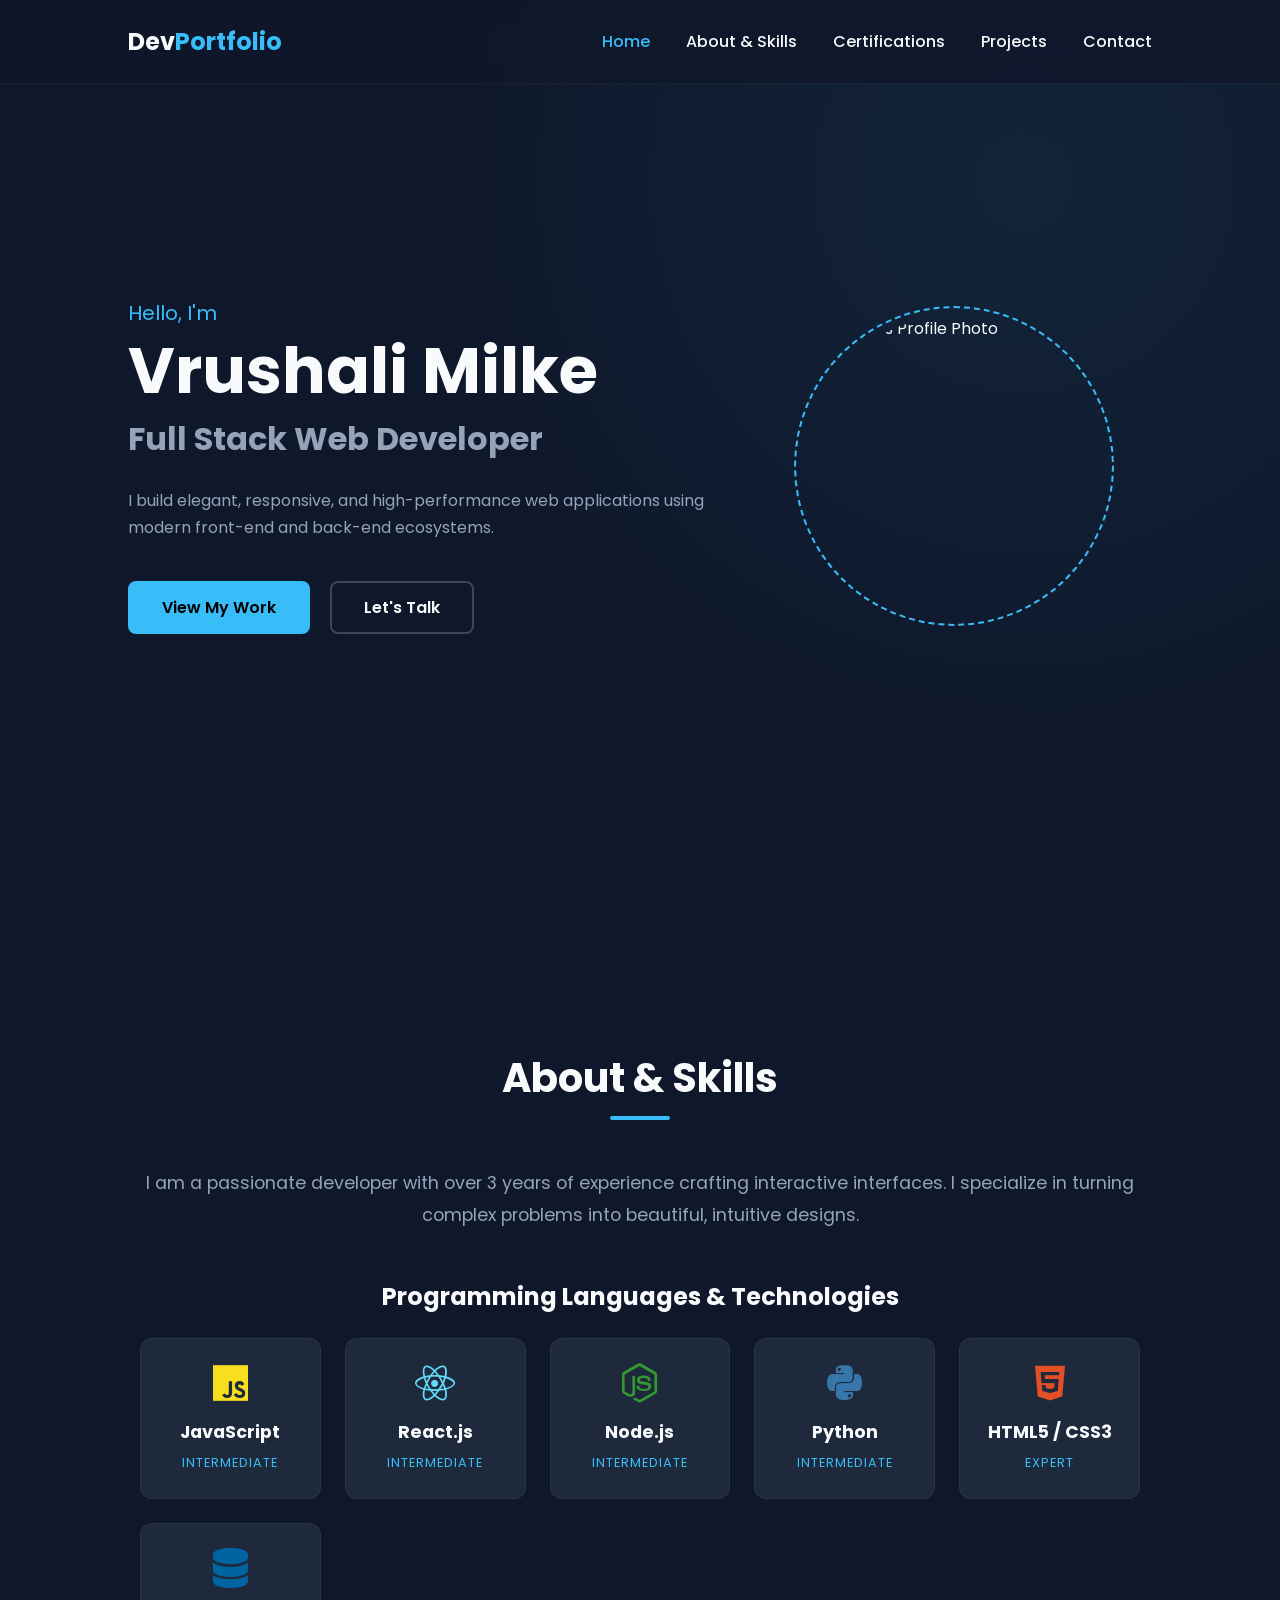
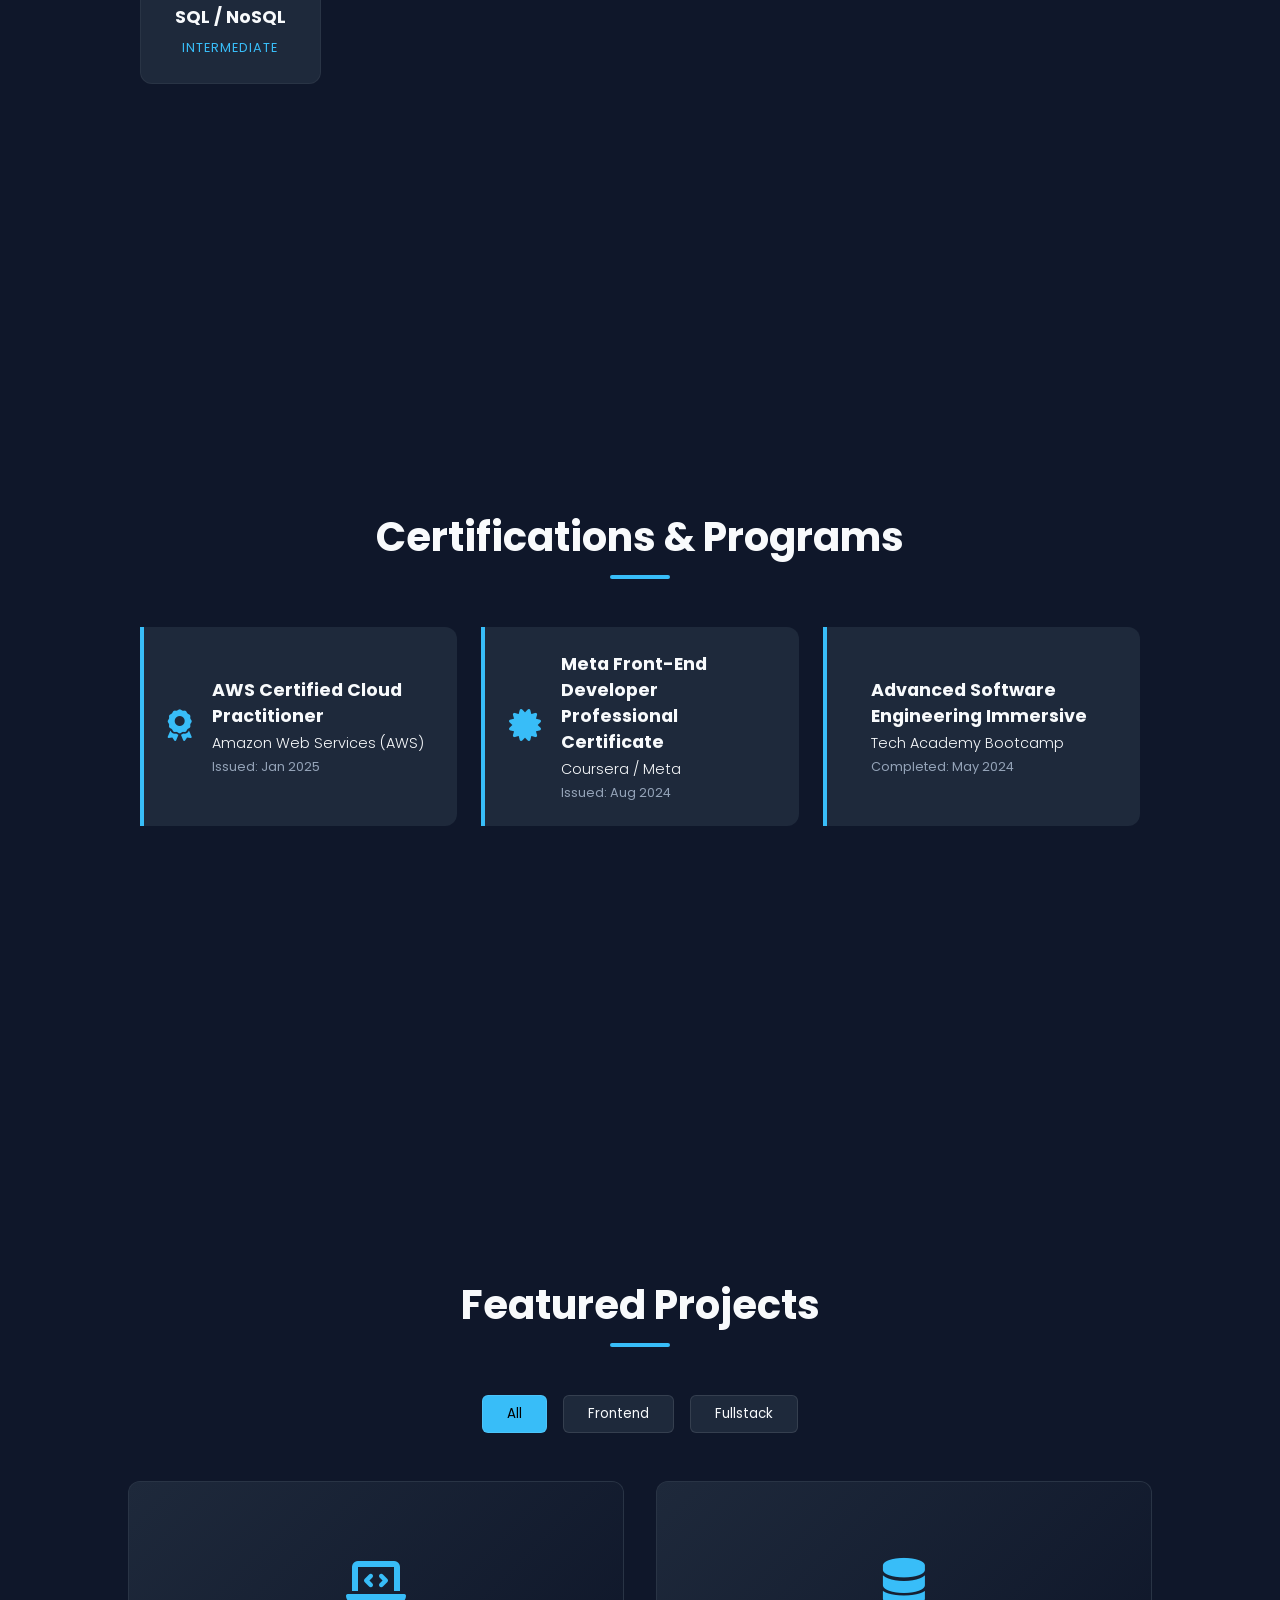
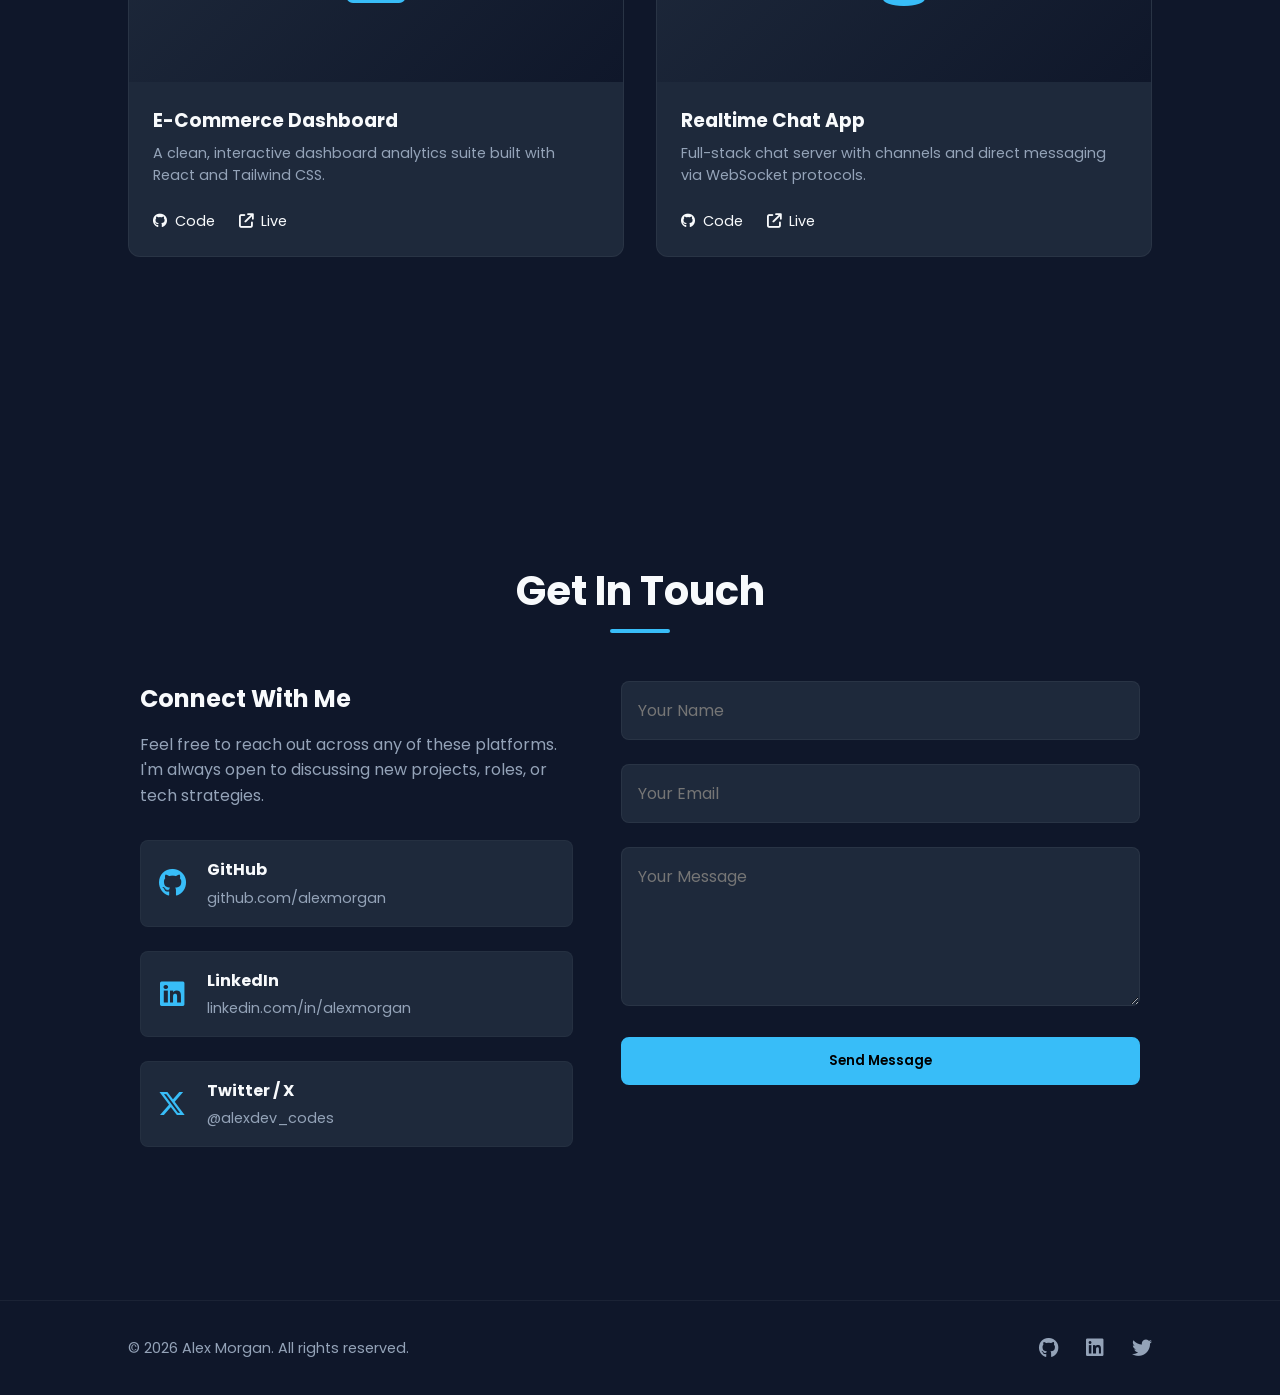
==== index.html @ 872ce4c6 "Portfolio" ====
<!DOCTYPE html>
<html lang="en">
<head>
    <meta charset="UTF-8">
    <meta name="viewport" content="width=device-width, initial-scale=1.0">
    <title>Modern Web Developer </title>
    <!-- FontAwesome for Icons -->
    <link rel="stylesheet" href="https://cdnjs.cloudflare.com/ajax/libs/font-awesome/6.4.0/css/all.min.css">
    <link rel="stylesheet" href="style.css">
</head>
<body>

    <!--  Navbar -->
    <header class="navbar">
        <div class="logo">Dev<span>Portfolio</span></div>
        <nav class="nav-links">
            <a href="#home" class="active">Home</a>
            <a href="#about">About & Skills</a>
            <a href="#certifications">Certifications</a>
            <a href="#projects">Projects</a>
            <a href="#contact">Contact</a>
        </nav>
        <div class="menu-toggle" id="mobile-menu">
            <i class="fa-solid fa-bars"></i>
        </div>
    </header>

    <!-- Bio Section  -->
    <section id="home" class="hero">
        <div class="hero-container">
            <div class="hero-content">
                <h3>Hello, I'm</h3>
                <h1>Vrushali Milke</h1>
                <h2>Full Stack Web Developer</h2>
                <p>I build elegant, responsive, and high-performance web applications using modern front-end and back-end ecosystems.</p>
                <div class="hero-btns">
                    <a href="#projects" class="btn primary-btn">View My Work</a>
                    <a href="#contact" class="btn secondary-btn">Let's Talk</a>
                </div>
            </div>
            <!--  Profile Photo  -->
            <div class="hero-profile">
                <div class="profile-frame">
                    <img src="https://via.placeholder.com/350" alt="Vrushali's Profile Photo">
                </div>
            </div>
        </div>
    </section>

    <!-- About & Programming Languages Section -->
    <section id="about" class="about">
        <div class="section-title">
            <h2>About & Skills</h2>
            <div class="underline"></div>
        </div>
        <div class="about-grid">
            <div class="about-text">
                <p>I am a passionate developer with over 3 years of experience crafting interactive interfaces. I specialize in turning complex problems into beautiful, intuitive designs.</p>
            </div>
            
            <!-- Upgraded Programming Languages & Tech Details -->
            <h3 class="sub-heading">Programming Languages & Technologies</h3>
            <div class="languages-grid">
                <div class="lang-card">
                    <i class="fa-brands fa-js" style="color: #f7df1e;"></i>
                    <h4>JavaScript</h4>
                    <span>Intermediate</span>
                </div>
                <div class="lang-card">
                    <i class="fa-brands fa-react" style="color: #61dafb;"></i>
                    <h4>React.js</h4>
                    <span>Intermediate</span>
                </div>
                <div class="lang-card">
                    <i class="fa-brands fa-node-js" style="color: #339933;"></i>
                    <h4>Node.js</h4>
                    <span>Intermediate</span>
                </div>
                <div class="lang-card">
                    <i class="fa-brands fa-python" style="color: #3776ab;"></i>
                    <h4>Python</h4>
                    <span>Intermediate</span>
                </div>
                <div class="lang-card">
                    <i class="fa-brands fa-html5" style="color: #e34f26;"></i>
                    <h4>HTML5 / CSS3</h4>
                    <span>Expert</span>
                </div>
                <div class="lang-card">
                    <i class="fa-solid fa-database" style="color: #0064a0;"></i>
                    <h4>SQL / NoSQL</h4>
                    <span>Intermediate</span>
                </div>
            </div>
        </div>
    </section>

    <!-- Certifications Section -->
    <section id="certifications" class="certifications">
        <div class="section-title">
            <h2>Certifications & Programs</h2>
            <div class="underline"></div>
        </div>
        <div class="cert-grid">
            <!-- Cert 1 -->
            <div class="cert-card">
                <div class="cert-icon">
                    <i class="fa-solid fa-award"></i>
                </div>
                <div class="cert-info">
                    <h4>AWS Certified Cloud Practitioner</h4>
                    <p class="issuer">Amazon Web Services (AWS)</p>
                    <p class="date">Issued: Jan 2025</p>
                </div>
            </div>
            <!-- Cert 2 -->
            <div class="cert-card">
                <div class="cert-icon">
                    <i class="fa-solid fa-certificate"></i>
                </div>
                <div class="cert-info">
                    <h4>Meta Front-End Developer Professional Certificate</h4>
                    <p class="issuer">Coursera / Meta</p>
                    <p class="date">Issued: Aug 2024</p>
                </div>
            </div>
            <!-- Cert 3 -->
            <div class="cert-card">
                <div class="cert-icon">
                    <i class="fa-solid fa-graduationcap"></i>
                </div>
                <div class="cert-info">
                    <h4>Advanced Software Engineering Immersive</h4>
                    <p class="issuer">Tech Academy Bootcamp</p>
                    <p class="date">Completed: May 2024</p>
                </div>
            </div>
        </div>
    </section>

    <!-- Projects Gallery Section -->
    <section id="projects" class="projects">
        <div class="section-title">
            <h2>Featured Projects</h2>
            <div class="underline"></div>
        </div>
        
        <div class="filter-buttons">
            <button class="filter-btn active" data-filter="all">All</button>
            <button class="filter-btn" data-filter="frontend">Frontend</button>
            <button class="filter-btn" data-filter="fullstack">Fullstack</button>
        </div>

        <div class="projects-grid">
            <div class="project-card" data-category="frontend">
                <div class="project-img-placeholder">
                    <i class="fa-solid fa-laptop-code"></i>
                </div>
                <div class="project-info">
                    <h3>E-Commerce Dashboard</h3>
                    <p>A clean, interactive dashboard analytics suite built with React and Tailwind CSS.</p>
                    <div class="project-links">
                        <a href="#"><i class="fa-brands fa-github"></i> Code</a>
                        <a href="#"><i class="fa-solid fa-arrow-up-right-from-square"></i> Live</a>
                    </div>
                </div>
            </div>

            <div class="project-card" data-category="fullstack">
                <div class="project-img-placeholder">
                    <i class="fa-solid fa-database"></i>
                </div>
                <div class="project-info">
                    <h3>Realtime Chat App</h3>
                    <p>Full-stack chat server with channels and direct messaging via WebSocket protocols.</p>
                    <div class="project-links">
                        <a href="#"><i class="fa-brands fa-github"></i> Code</a>
                        <a href="#"><i class="fa-solid fa-arrow-up-right-from-square"></i> Live</a>
                    </div>
                </div>
            </div>
        </div>
    </section>

    <!-- Contact Section with Social Media Details -->
    <section id="contact" class="contact">
        <div class="section-title">
            <h2>Get In Touch</h2>
            <div class="underline"></div>
        </div>
        
        <div class="contact-container">
            <!-- Added Explicit Social Media Details Side Block -->
            <div class="social-details-panel">
                <h3>Connect With Me</h3>
                <p>Feel free to reach out across any of these platforms. I'm always open to discussing new projects, roles, or tech strategies.</p>
                
                <div class="social-link-item">
                    <i class="fa-brands fa-github"></i>
                    <div>
                        <h4>GitHub</h4>
                        <a href="https://github.com" target="_blank">github.com/alexmorgan</a>
                    </div>
                </div>

                <div class="social-link-item">
                    <i class="fa-brands fa-linkedin"></i>
                    <div>
                        <h4>LinkedIn</h4>
                        <a href="https://linkedin.com" target="_blank">linkedin.com/in/alexmorgan</a>
                    </div>
                </div>

                <div class="social-link-item">
                    <i class="fa-brands fa-x-twitter"></i>
                    <div>
                        <h4>Twitter / X</h4>
                        <a href="https://twitter.com" target="_blank">@alexdev_codes</a>
                    </div>
                </div>
            </div>

            <!-- Contact Form -->
            <form class="contact-form" id="contactForm">
                <div class="form-group">
                    <input type="text" id="name" placeholder="Your Name" required>
                </div>
                <div class="form-group">
                    <input type="email" id="email" placeholder="Your Email" required>
                </div>
                <div class="form-group">
                    <textarea id="message" rows="5" placeholder="Your Message" required></textarea>
                </div>
                <button type="submit" class="btn primary-btn">Send Message</button>
            </form>
        </div>
    </section>

    <!-- Footer -->
    <footer>
        <p>&copy; 2026 Alex Morgan. All rights reserved.</p>
        <div class="social-icons">
            <a href="#"><i class="fa-brands fa-github"></i></a>
            <a href="#"><i class="fa-brands fa-linkedin"></i></a>
            <a href="#"><i class="fa-brands fa-twitter"></i></a>
        </div>
    </footer>

    <script src="script.js"></script>
</body>
</html>
---- style.css ----
/* Core Configurations */
@import url('https://fonts.googleapis.com/css2?family=Poppins:wght@300;400;600;700&display=swap');

:root {
    --bg-primary: #0f172a;
    --bg-secondary: #1e293b;
    --accent-color: #38bdf8;
    --text-main: #f8fafc;
    --text-muted: #94a3b8;
    --transition-speed: 0.3s;
}

* {
    margin: 0;
    padding: 0;
    box-sizing: border-box;
    font-family: 'Poppins', sans-serif;
    scroll-behavior: smooth;
}

body {
    background-color: var(--bg-primary);
    color: var(--text-main);
    overflow-x: hidden;
}

/* Navbar */
.navbar {
    position: fixed;
    top: 0;
    left: 0;
    width: 100%;
    display: flex;
    justify-content: space-between;
    align-items: center;
    padding: 1.5rem 10%;
    background: rgba(15, 23, 42, 0.8);
    backdrop-filter: blur(12px);
    z-index: 1000;
    border-bottom: 1px solid rgba(255, 255, 255, 0.05);
}

.logo {
    font-size: 1.5rem;
    font-weight: 700;
}

.logo span {
    color: var(--accent-color);
}

.nav-links a {
    color: var(--text-main);
    text-decoration: none;
    margin-left: 2rem;
    font-weight: 500;
    transition: color var(--transition-speed);
}

.nav-links a:hover, .nav-links a.active {
    color: var(--accent-color);
}

.menu-toggle {
    display: none;
    font-size: 1.5rem;
    cursor: pointer;
}

/* Global Sections & Titles */
section {
    padding: 6rem 10% 4rem;
    min-height: 100vh;
    display: flex;
    flex-direction: column;
    justify-content: center;
}

.section-title {
    text-align: center;
    margin-bottom: 3rem;
}

.section-title h2 {
    font-size: 2.5rem;
    font-weight: 700;
}

.underline {
    width: 60px;
    height: 4px;
    background: var(--accent-color);
    margin: 0.5rem auto 0;
    border-radius: 2px;
}

.sub-heading {
    font-size: 1.5rem;
    margin: 3rem 0 1.5rem;
    text-align: center;
    color: var(--text-main);
}

/* Buttons */
.btn {
    display: inline-block;
    padding: 0.75rem 2rem;
    border-radius: 8px;
    font-weight: 600;
    text-decoration: none;
    transition: all var(--transition-speed);
    cursor: pointer;
}

.primary-btn {
    background: var(--accent-color);
    color: #000;
    border: 2px solid var(--accent-color);
}

.primary-btn:hover {
    background: transparent;
    color: var(--accent-color);
}

.secondary-btn {
    background: transparent;
    color: var(--text-main);
    border: 2px solid rgba(255, 255, 255, 0.2);
    margin-left: 1rem;
}

.secondary-btn:hover {
    border-color: var(--accent-color);
    color: var(--accent-color);
}

/* Hero Container with Layout for Profile Pic */
.hero {
    background: radial-gradient(circle at 80% 20%, rgba(56, 189, 248, 0.08) 0%, transparent 50%);
}

.hero-container {
    display: grid;
    grid-template-columns: 1.2fr 0.8fr;
    gap: 2rem;
    align-items: center;
}

.hero-content h3 {
    color: var(--accent-color);
    font-size: 1.25rem;
    font-weight: 400;
    margin-bottom: 0.5rem;
}

.hero-content h1 {
    font-size: 4rem;
    line-height: 1.1;
    margin-bottom: 0.5rem;
}

.hero-content h2 {
    font-size: 2rem;
    color: var(--text-muted);
    margin-bottom: 1.5rem;
}

.hero-content p {
    color: var(--text-muted);
    line-height: 1.7;
    margin-bottom: 2.5rem;
}

/* Profile Photo Styling */
.hero-profile {
    display: flex;
    justify-content: center;
    align-items: center;
}

.profile-frame {
    width: 320px;
    height: 320px;
    border-radius: 50%;
    padding: 8px;
    border: 2px dashed var(--accent-color);
    animation: rotateBorder 20s linear infinite;
    display: flex;
    justify-content: center;
    align-items: center;
}

.profile-frame img {
    width: 100%;
    height: 100%;
    object-fit: cover;
    border-radius: 50%;
    animation: counterRotate 20s linear infinite; /* Keeps image straight while border spins */
}

@keyframes rotateBorder {
    100% { transform: rotate(360deg); }
}
@keyframes counterRotate {
    100% { transform: rotate(-360deg); }
}

/* About & Programming Languages Grid */
.about-grid {
    max-width: 1000px;
    margin: 0 auto;
    width: 100%;
}

.about-text p {
    color: var(--text-muted);
    line-height: 1.8;
    text-align: center;
    font-size: 1.1rem;
}

.languages-grid {
    display: grid;
    grid-template-columns: repeat(auto-fit, minmax(160px, 1fr));
    gap: 1.5rem;
    margin-top: 1rem;
}

.lang-card {
    background: var(--bg-secondary);
    border: 1px solid rgba(255, 255, 255, 0.05);
    padding: 1.5rem;
    border-radius: 12px;
    text-align: center;
    transition: transform var(--transition-speed), border-color var(--transition-speed);
}

.lang-card:hover {
    transform: translateY(-5px);
    border-color: var(--accent-color);
}

.lang-card i {
    font-size: 2.5rem;
    margin-bottom: 1rem;
}

.lang-card h4 {
    font-size: 1.1rem;
    margin-bottom: 0.25rem;
}

.lang-card span {
    font-size: 0.8rem;
    color: var(--accent-color);
    text-transform: uppercase;
    letter-spacing: 1px;
}

/* Certifications Layout */
.cert-grid {
    display: grid;
    grid-template-columns: repeat(auto-fit, minmax(300px, 1fr));
    gap: 1.5rem;
    max-width: 1000px;
    margin: 0 auto;
    width: 100%;
}

.cert-card {
    background: var(--bg-secondary);
    border-left: 4px solid var(--accent-color);
    padding: 1.5rem;
    border-radius: 0 12px 12px 0;
    display: flex;
    gap: 1.25rem;
    align-items: center;
}

.cert-icon {
    font-size: 2rem;
    color: var(--accent-color);
}

.cert-info h4 {
    font-size: 1.1rem;
    margin-bottom: 0.25rem;
}

.cert-info .issuer {
    color: var(--text-main);
    font-size: 0.9rem;
    font-weight: 300;
}

.cert-info .date {
    color: var(--text-muted);
    font-size: 0.8rem;
    margin-top: 0.25rem;
}

/* Projects Section */
.filter-buttons {
    display: flex;
    justify-content: center;
    gap: 1rem;
    margin-bottom: 3rem;
}

.filter-btn {
    background: var(--bg-secondary);
    color: var(--text-main);
    border: 1px solid rgba(255, 255, 255, 0.1);
    padding: 0.5rem 1.5rem;
    border-radius: 6px;
    cursor: pointer;
    transition: all var(--transition-speed);
}

.filter-btn.active, .filter-btn:hover {
    background: var(--accent-color);
    color: #000;
}

.projects-grid {
    display: grid;
    grid-template-columns: repeat(auto-fit, minmax(300px, 1fr));
    gap: 2rem;
}

.project-card {
    background: var(--bg-secondary);
    border-radius: 12px;
    overflow: hidden;
    border: 1px solid rgba(255, 255, 255, 0.05);
    transition: transform var(--transition-speed);
}

.project-card:hover {
    transform: translateY(-5px);
}

.project-img-placeholder {
    height: 200px;
    background: linear-gradient(135deg, #1e293b, #0f172a);
    display: flex;
    align-items: center;
    justify-content: center;
    font-size: 3rem;
    color: var(--accent-color);
}

.project-info {
    padding: 1.5rem;
}

.project-info h3 {
    margin-bottom: 0.5rem;
}

.project-info p {
    color: var(--text-muted);
    font-size: 0.9rem;
    line-height: 1.5;
    margin-bottom: 1.5rem;
}

.project-links {
    display: flex;
    gap: 1.5rem;
}

.project-links a {
    color: var(--text-main);
    text-decoration: none;
    font-size: 0.9rem;
    display: flex;
    align-items: center;
    gap: 0.5rem;
}

.project-links a:hover {
    color: var(--accent-color);
}

/* Contact Section & Split Social Layout */
.contact-container {
    display: grid;
    grid-template-columns: 1fr 1.2fr;
    gap: 3rem;
    max-width: 1000px;
    margin: 0 auto;
    width: 100%;
}

.social-details-panel h3 {
    font-size: 1.5rem;
    margin-bottom: 1rem;
}

.social-details-panel p {
    color: var(--text-muted);
    line-height: 1.6;
    margin-bottom: 2rem;
}

.social-link-item {
    display: flex;
    align-items: center;
    gap: 1.25rem;
    margin-bottom: 1.5rem;
    background: var(--bg-secondary);
    padding: 1rem;
    border-radius: 8px;
    border: 1px solid rgba(255, 255, 255, 0.03);
}

.social-link-item i {
    font-size: 1.75rem;
    color: var(--accent-color);
    width: 30px;
    text-align: center;
}

.social-link-item h4 {
    font-size: 1rem;
    margin-bottom: 0.15rem;
}

.social-link-item a {
    color: var(--text-muted);
    text-decoration: none;
    font-size: 0.9rem;
    transition: color var(--transition-speed);
}

.social-link-item a:hover {
    color: var(--accent-color);
}

.contact-form {
    width: 100%;
}

.form-group {
    margin-bottom: 1.5rem;
}

.form-group input, .form-group textarea {
    width: 100%;
    padding: 1rem;
    background: var(--bg-secondary);
    border: 1px solid rgba(255, 255, 255, 0.05);
    border-radius: 8px;
    color: var(--text-main);
    font-size: 1rem;
    outline: none;
}

.form-group input:focus, .form-group textarea:focus {
    border-color: var(--accent-color);
}

.contact-form button {
    width: 100%;
}

/* Footer */
footer {
    padding: 2rem 10%;
    display: flex;
    justify-content: space-between;
    align-items: center;
    border-top: 1px solid rgba(255, 255, 255, 0.05);
    background: var(--bg-primary);
}

footer p {
    color: var(--text-muted);
    font-size: 0.9rem;
}

.social-icons a {
    color: var(--text-muted);
    font-size: 1.25rem;
    margin-left: 1.5rem;
    transition: color var(--transition-speed);
}

.social-icons a:hover {
    color: var(--accent-color);
}

/* Responsive Breakpoints */
@media (max-width: 900px) {
    .hero-container, .contact-container {
        grid-template-columns: 1fr;
    }
    
    .hero-profile {
        order: -1; /* Puts profile picture on top on mobile view */
        margin-bottom: 2rem;
    }

    .profile-frame {
        width: 260px;
        height: 260px;
    }
}

@media (max-width: 768px) {
    .nav-links {
        display: none;
        position: absolute;
        top: 100%;
        left: 0;
        width: 100%;
        background: var(--bg-secondary);
        flex-direction: column;
        padding: 2rem;
        border-bottom: 1px solid rgba(255, 255, 255, 0.05);
    }
    
    .nav-links.active {
        display: flex;
    }

    .nav-links a {
        margin: 1rem 0;
        font-size: 1.2rem;
    }

    .menu-toggle {
        display: block;
    }

    .hero-content h1 {
        font-size: 2.75rem;
    }
    
    footer {
        flex-direction: column;
        gap: 1rem;
        text-align: center;
    }
    
    .social-icons a {
        margin: 0 0.75rem;
    }
}
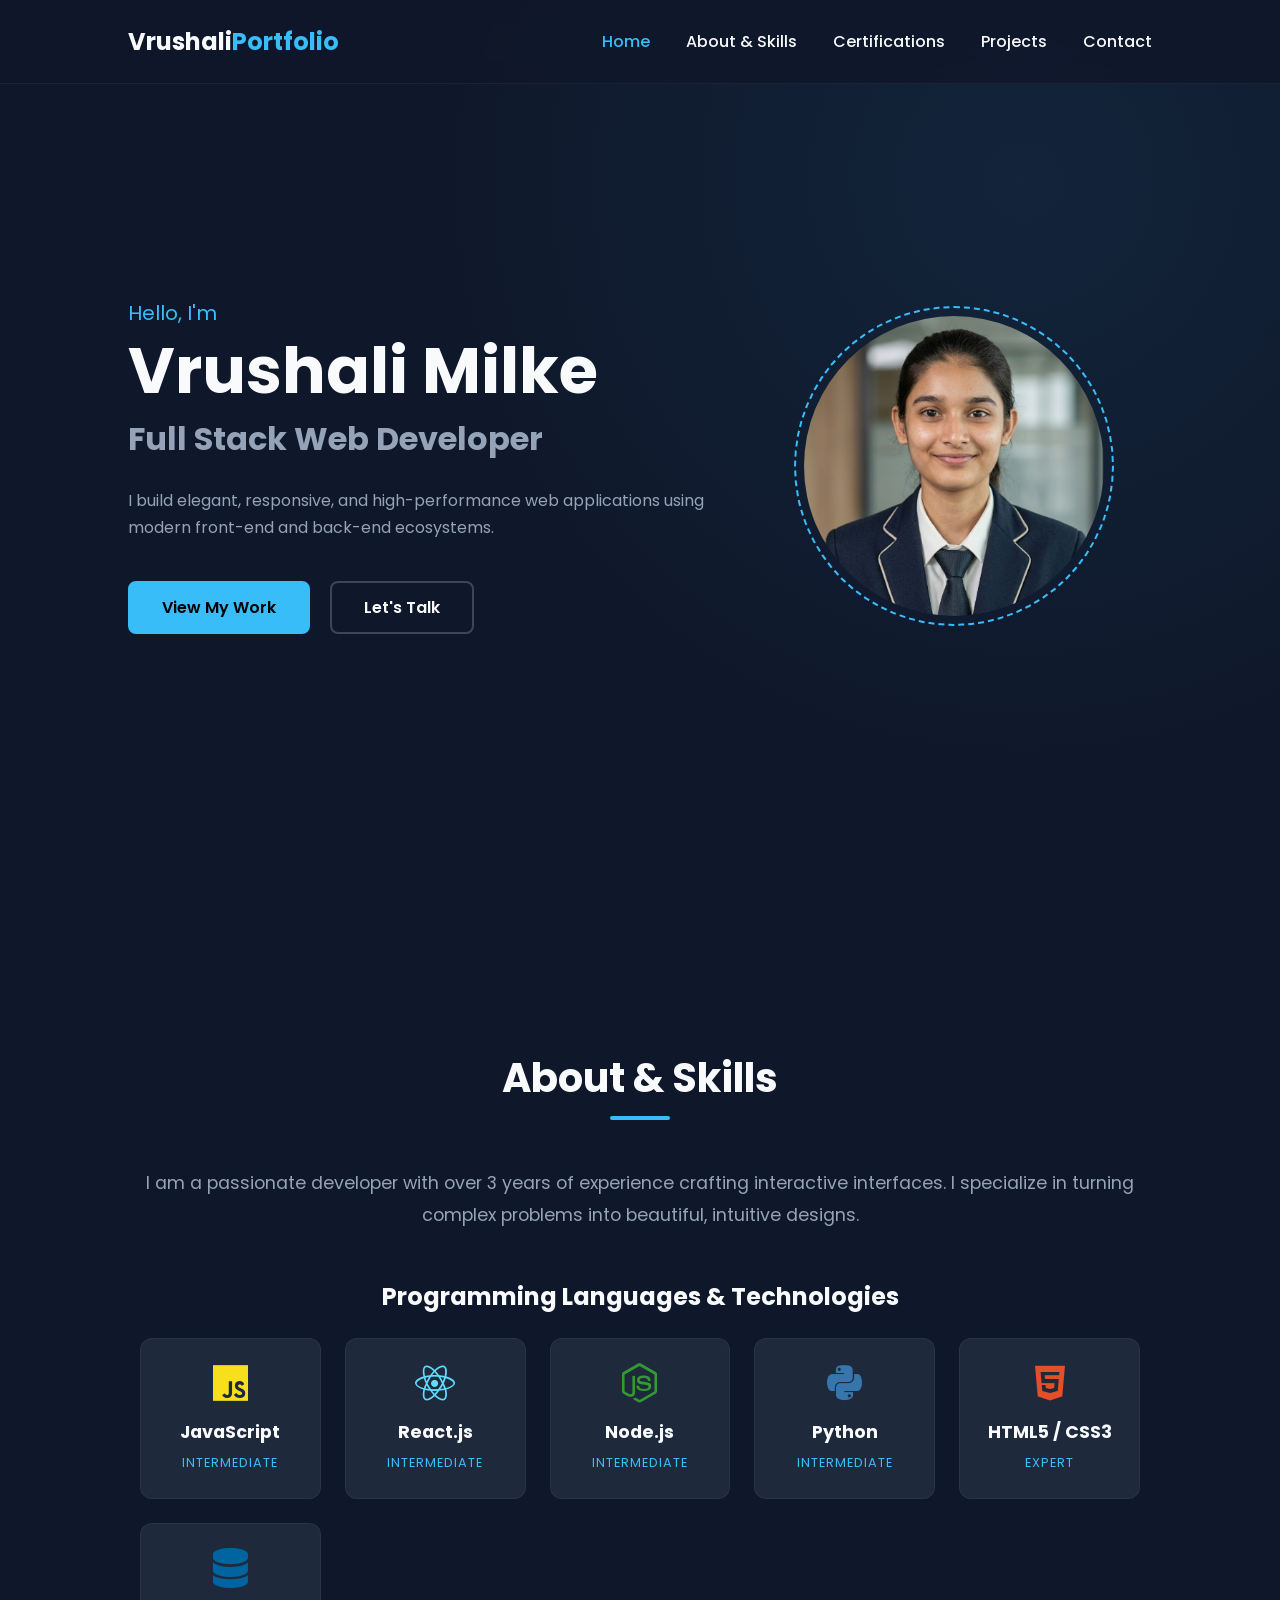
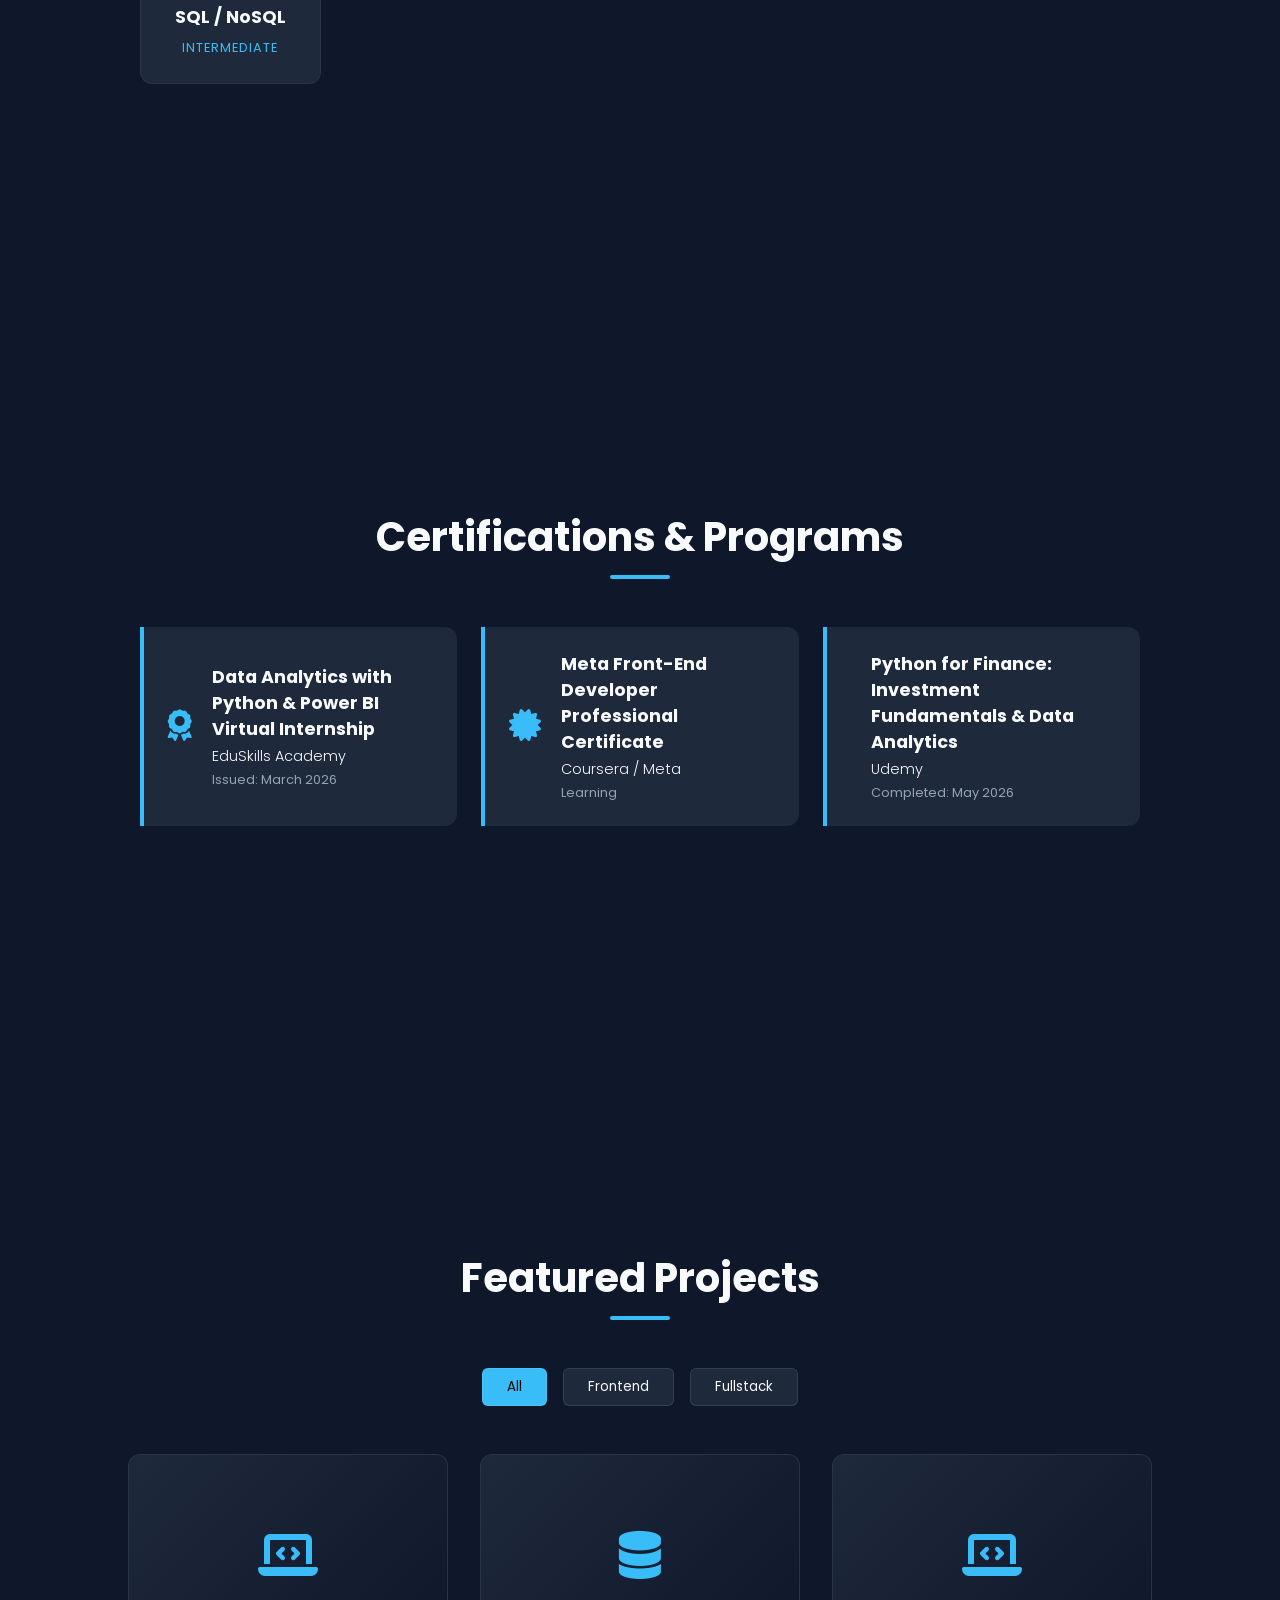
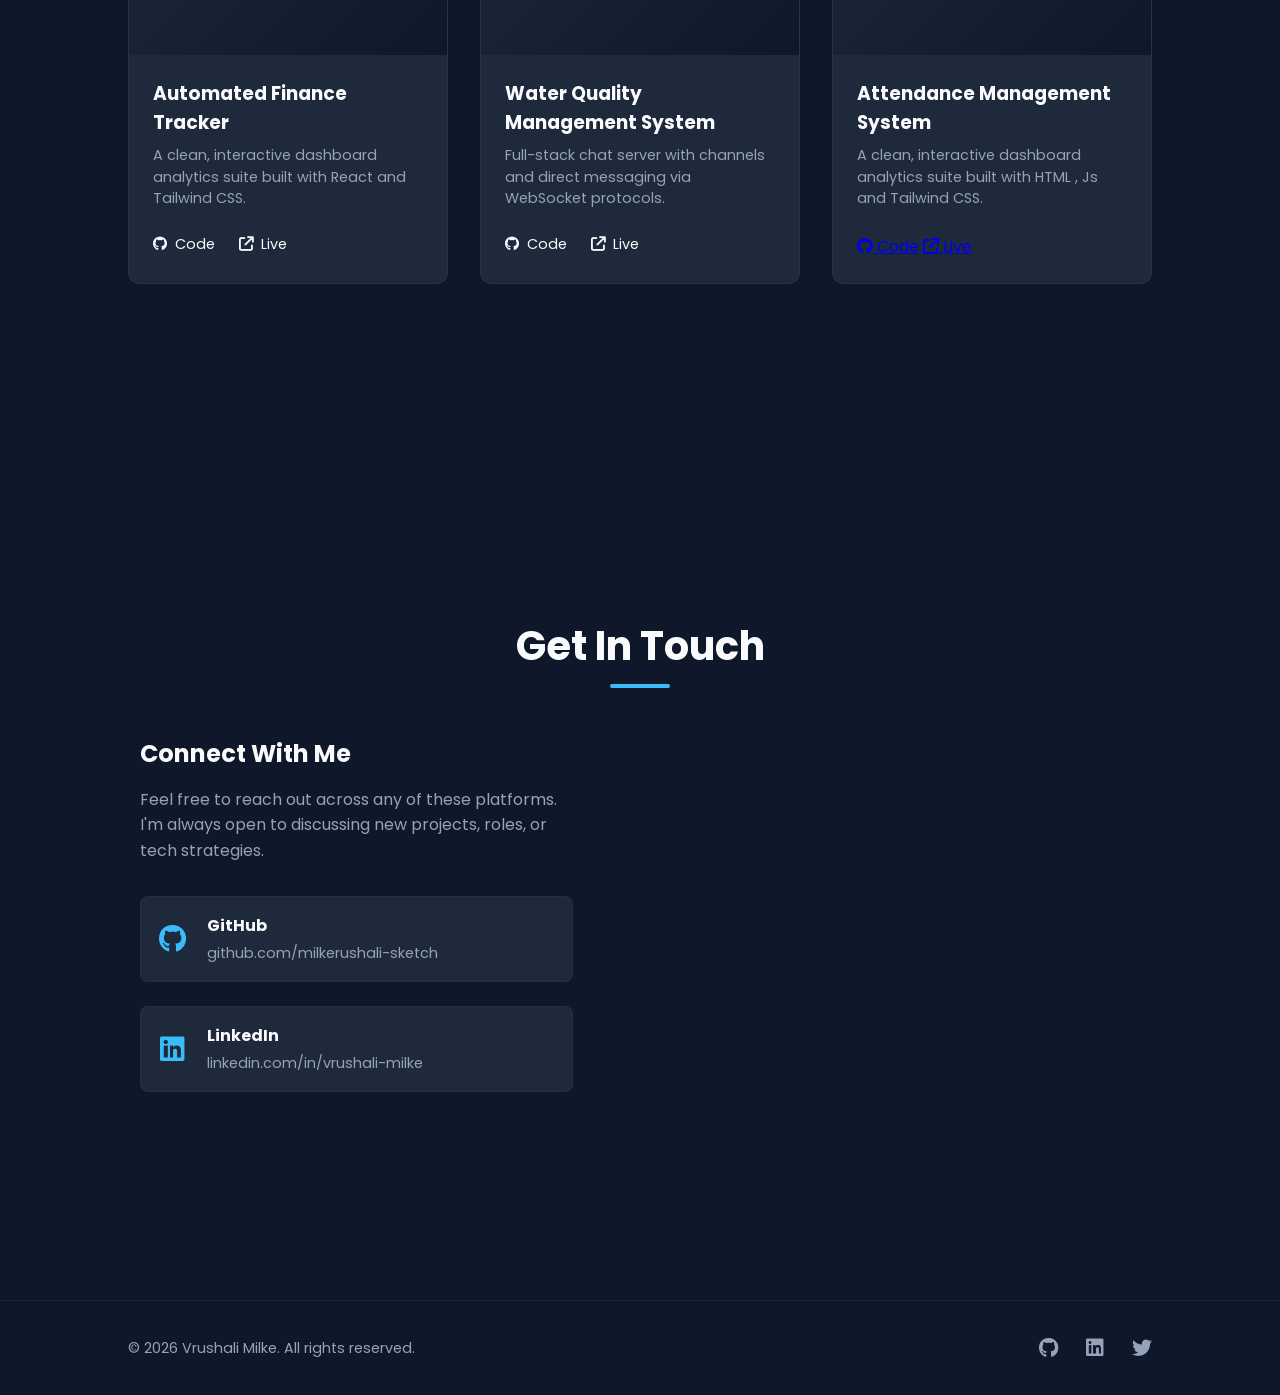
==== commit f2f805b0: "Revise portfolio content and links Updated personal information, project details, and social media l" ====
--- a/index.html
+++ b/index.html
@@ -12,7 +12,7 @@
 
     <!--  Navbar -->
     <header class="navbar">
-        <div class="logo">Dev<span>Portfolio</span></div>
+        <div class="logo">Vrushali<span>Portfolio</span></div>
         <nav class="nav-links">
             <a href="#home" class="active">Home</a>
             <a href="#about">About & Skills</a>
@@ -38,10 +38,10 @@
                     <a href="#contact" class="btn secondary-btn">Let's Talk</a>
                 </div>
             </div>
-            <!--  Profile Photo  -->
+            <!--  Profile SECTION  -->
             <div class="hero-profile">
                 <div class="profile-frame">
-                    <img src="https://via.placeholder.com/350" alt="Vrushali's Profile Photo">
+                    <img src="img\image.png" alt="Vrushali's Profile Photo">
                 </div>
             </div>
         </div>
@@ -108,9 +108,9 @@
                     <i class="fa-solid fa-award"></i>
                 </div>
                 <div class="cert-info">
-                    <h4>AWS Certified Cloud Practitioner</h4>
-                    <p class="issuer">Amazon Web Services (AWS)</p>
-                    <p class="date">Issued: Jan 2025</p>
+                    <h4>Data Analytics with Python & Power BI Virtual Internship</h4>
+                    <p class="issuer">EduSkills Academy</p>
+                    <p class="date">Issued: March 2026</p>
                 </div>
             </div>
             <!-- Cert 2 -->
@@ -121,7 +121,7 @@
                 <div class="cert-info">
                     <h4>Meta Front-End Developer Professional Certificate</h4>
                     <p class="issuer">Coursera / Meta</p>
-                    <p class="date">Issued: Aug 2024</p>
+                    <p class="date">  Learning </p>
                 </div>
             </div>
             <!-- Cert 3 -->
@@ -130,9 +130,9 @@
                     <i class="fa-solid fa-graduationcap"></i>
                 </div>
                 <div class="cert-info">
-                    <h4>Advanced Software Engineering Immersive</h4>
-                    <p class="issuer">Tech Academy Bootcamp</p>
-                    <p class="date">Completed: May 2024</p>
+                    <h4>Python for Finance: Investment Fundamentals & Data Analytics</h4>
+                    <p class="issuer">Udemy</p>
+                    <p class="date">Completed: May 2026</p>
                 </div>
             </div>
         </div>
@@ -157,7 +157,7 @@
                     <i class="fa-solid fa-laptop-code"></i>
                 </div>
                 <div class="project-info">
-                    <h3>E-Commerce Dashboard</h3>
+                    <h3>Automated Finance Tracker</h3>
                     <p>A clean, interactive dashboard analytics suite built with React and Tailwind CSS.</p>
                     <div class="project-links">
                         <a href="#"><i class="fa-brands fa-github"></i> Code</a>
@@ -171,9 +171,24 @@
                     <i class="fa-solid fa-database"></i>
                 </div>
                 <div class="project-info">
-                    <h3>Realtime Chat App</h3>
+                    <h3>Water Quality Management System</h3>
                     <p>Full-stack chat server with channels and direct messaging via WebSocket protocols.</p>
                     <div class="project-links">
+                        <a href="#"><i class="fa-brands fa-github"></i> Code</a>
+                        <a href="#"><i class="fa-solid fa-arrow-up-right-from-square"></i> Live</a>
+                    </div>
+                </div>
+            </div>
+
+              <div class="projects-grid">
+            <div class="project-card" data-category="frontend">
+                <div class="project-img-placeholder">
+                    <i class="fa-solid fa-laptop-code"></i>
+                </div>
+                <div class="project-info">
+                    <h3>Attendance Management System</h3>
+                    <p>A clean, interactive dashboard analytics suite built with HTML , Js and Tailwind CSS.</p>
+                    <div class="https://agent-6a2987f8a8f599a82fe9--proattendance-system.netlify.app/">
                         <a href="#"><i class="fa-brands fa-github"></i> Code</a>
                         <a href="#"><i class="fa-solid fa-arrow-up-right-from-square"></i> Live</a>
                     </div>
@@ -199,7 +214,7 @@
                     <i class="fa-brands fa-github"></i>
                     <div>
                         <h4>GitHub</h4>
-                        <a href="https://github.com" target="_blank">github.com/alexmorgan</a>
+                        <a href="https://github.com/milkerushali-sketch/milkerushali-sketch" target="_blank">github.com/milkerushali-sketch</a>
                     </div>
                 </div>
 
@@ -207,38 +222,19 @@
                     <i class="fa-brands fa-linkedin"></i>
                     <div>
                         <h4>LinkedIn</h4>
-                        <a href="https://linkedin.com" target="_blank">linkedin.com/in/alexmorgan</a>
-                    </div>
-                </div>
-
-                <div class="social-link-item">
-                    <i class="fa-brands fa-x-twitter"></i>
-                    <div>
-                        <h4>Twitter / X</h4>
-                        <a href="https://twitter.com" target="_blank">@alexdev_codes</a>
-                    </div>
-                </div>
-            </div>
-
-            <!-- Contact Form -->
-            <form class="contact-form" id="contactForm">
-                <div class="form-group">
-                    <input type="text" id="name" placeholder="Your Name" required>
-                </div>
-                <div class="form-group">
-                    <input type="email" id="email" placeholder="Your Email" required>
-                </div>
-                <div class="form-group">
-                    <textarea id="message" rows="5" placeholder="Your Message" required></textarea>
-                </div>
-                <button type="submit" class="btn primary-btn">Send Message</button>
-            </form>
+                        <a href="https://www.linkedin.com/in/vrushali-milke-549587343/" target="_blank">linkedin.com/in/vrushali-milke</a>
+                    </div>
+                </div>
+
+            </div>
+
+
         </div>
     </section>
 
     <!-- Footer -->
     <footer>
-        <p>&copy; 2026 Alex Morgan. All rights reserved.</p>
+        <p>&copy; 2026 Vrushali Milke. All rights reserved.</p>
         <div class="social-icons">
             <a href="#"><i class="fa-brands fa-github"></i></a>
             <a href="#"><i class="fa-brands fa-linkedin"></i></a>
@@ -248,4 +244,4 @@
 
     <script src="script.js"></script>
 </body>
-</html>+</html>
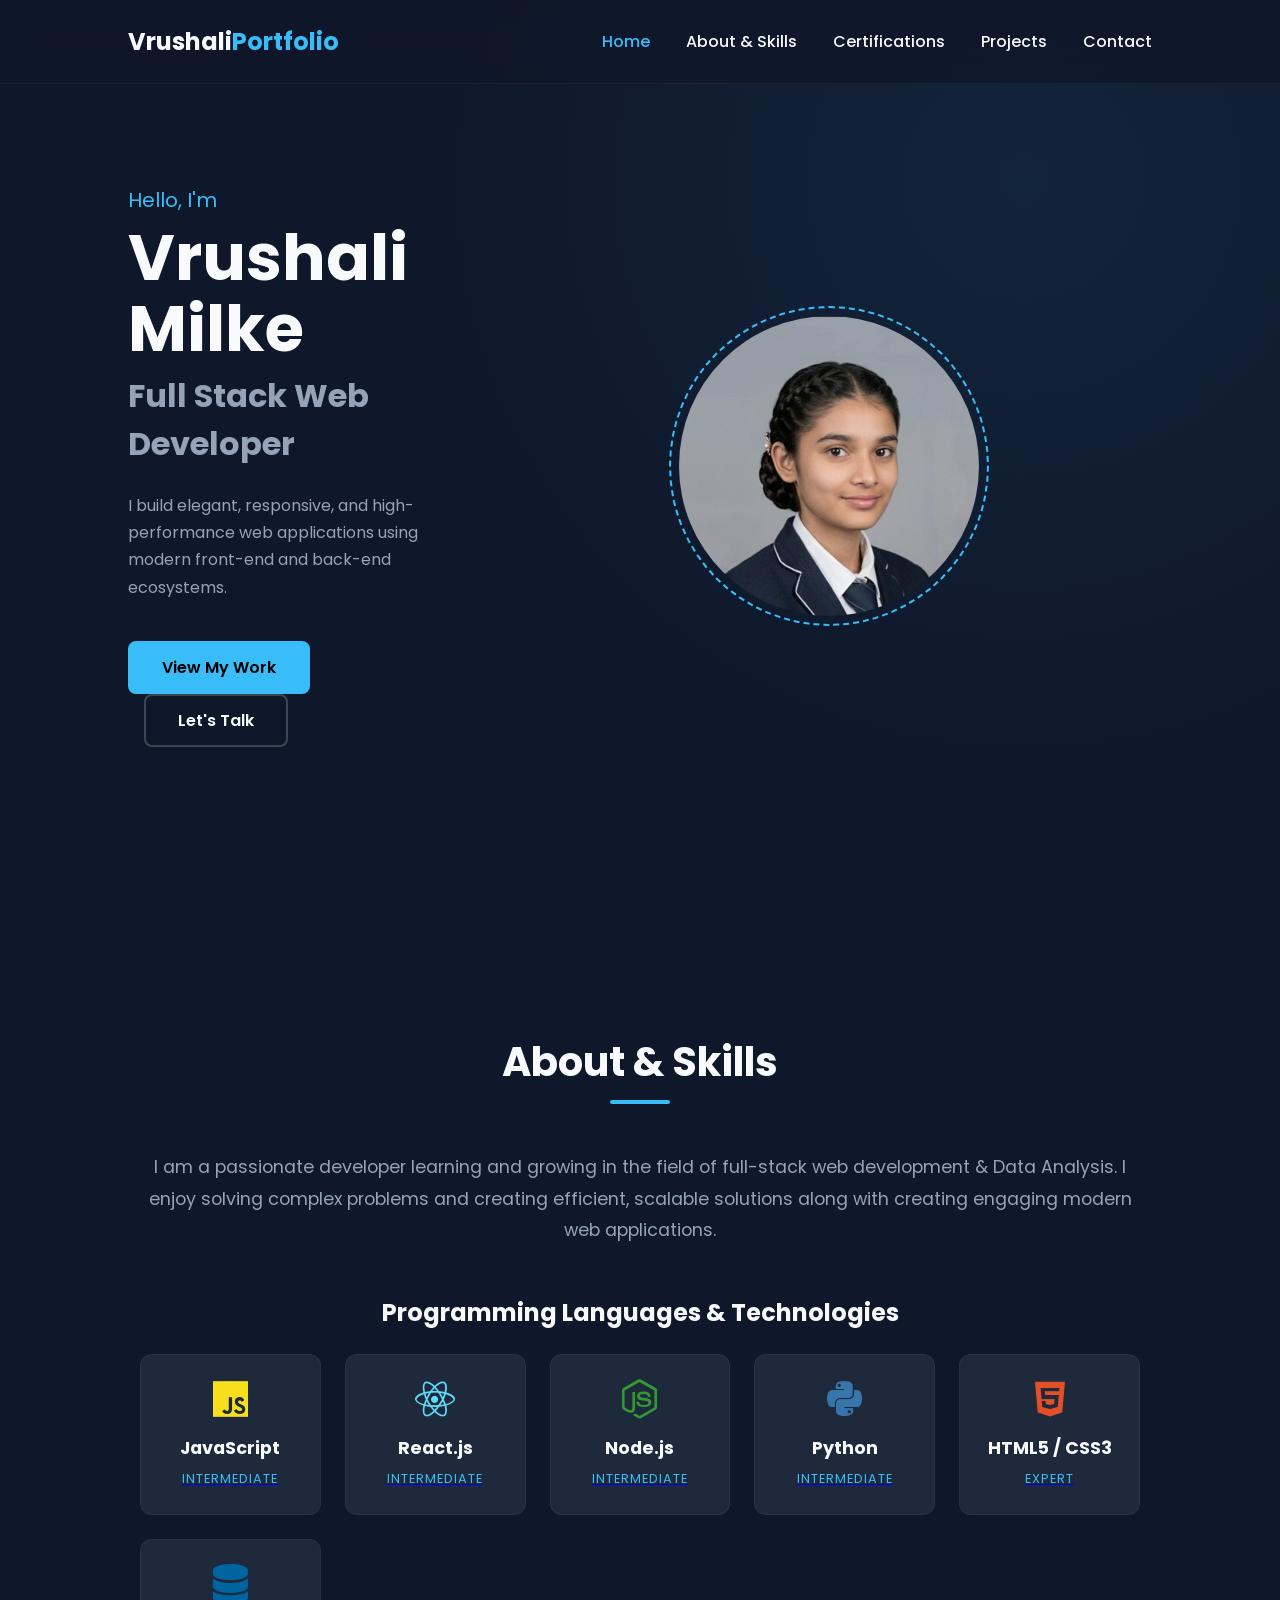
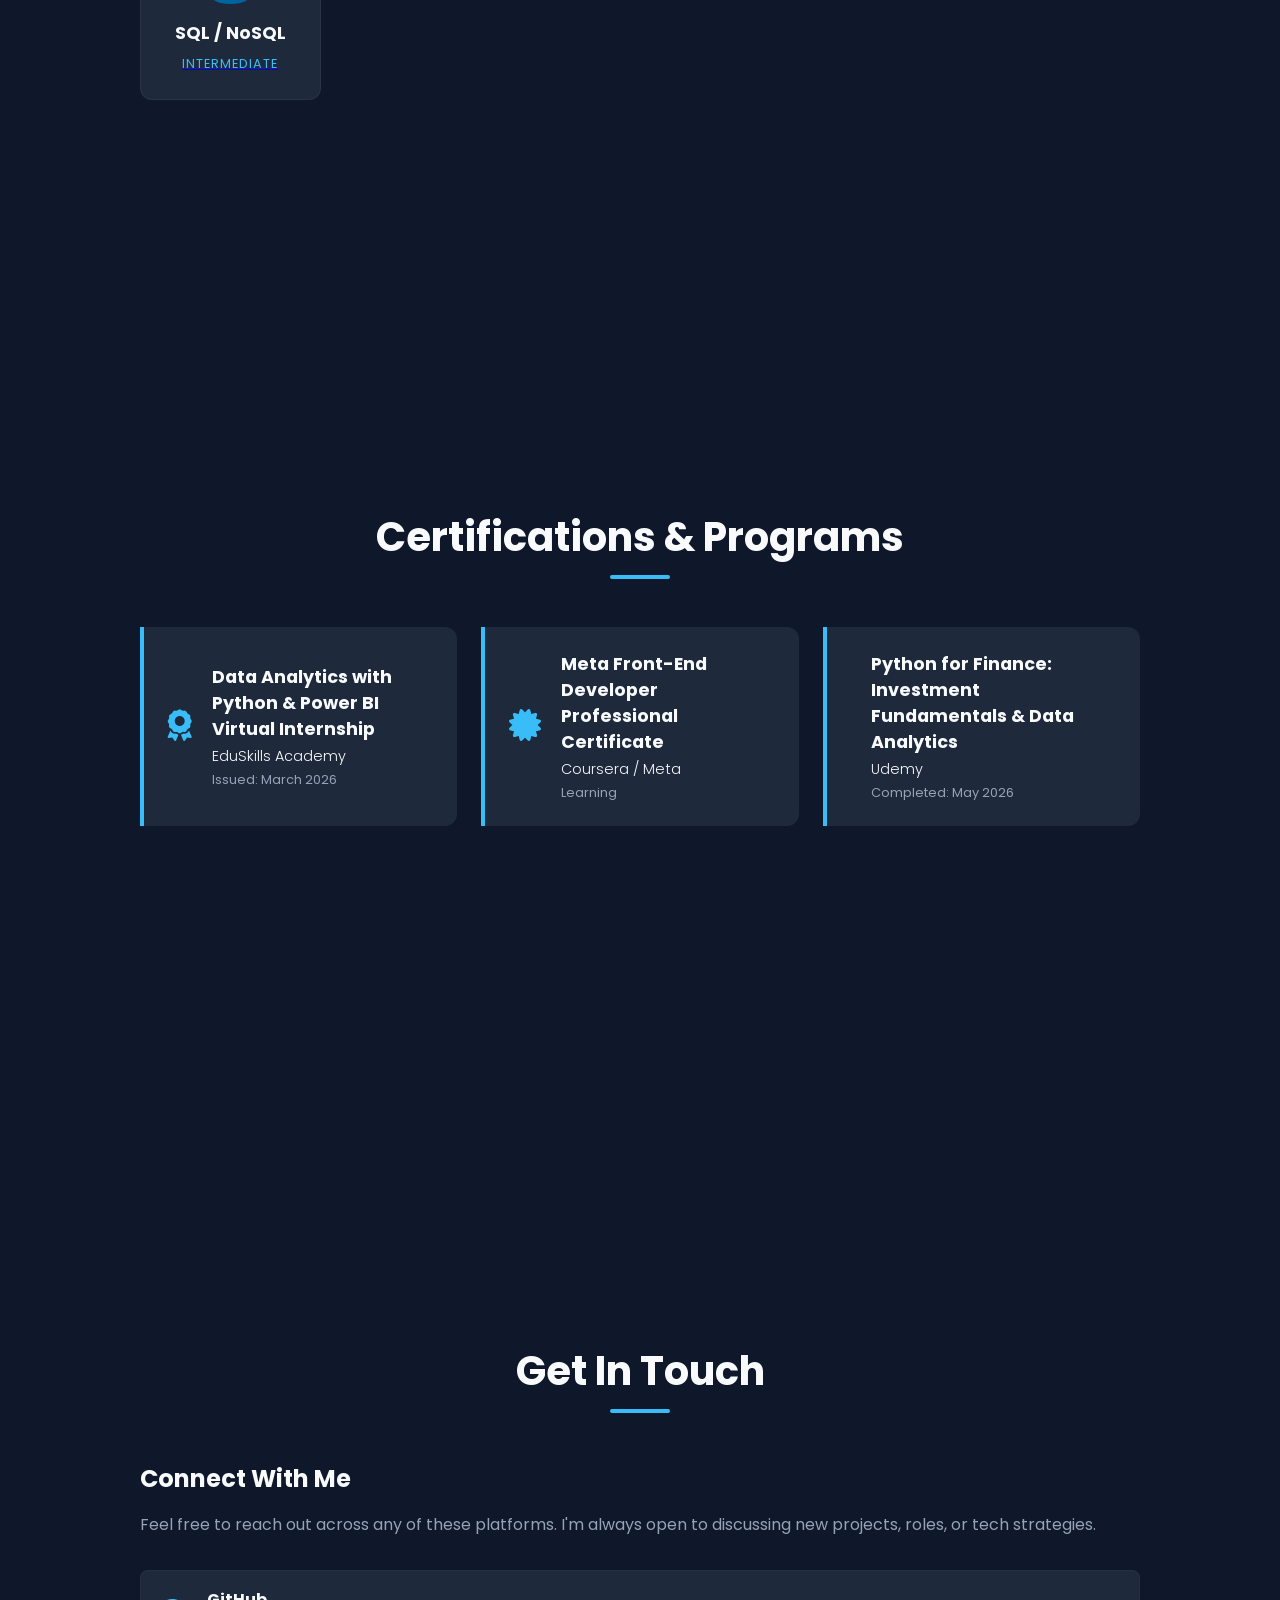
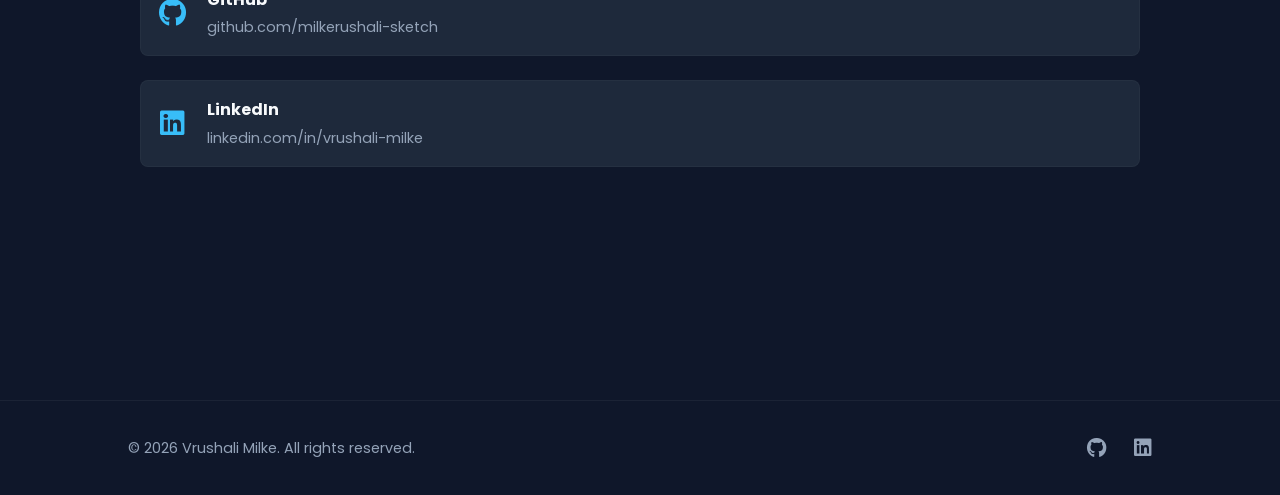
==== commit 8ae16e29: "Refactor index.html with CSS and dynamic loading Updated HTML structure and linked multiple CSS file" ====
--- a/index.html
+++ b/index.html
@@ -3,10 +3,17 @@
 <head>
     <meta charset="UTF-8">
     <meta name="viewport" content="width=device-width, initial-scale=1.0">
-    <title>Modern Web Developer </title>
-    <!-- FontAwesome for Icons -->
+    <title>Full Stack Web Developer </title>
+    <!-- Fontend links -->
     <link rel="stylesheet" href="https://cdnjs.cloudflare.com/ajax/libs/font-awesome/6.4.0/css/all.min.css">
-    <link rel="stylesheet" href="style.css">
+    <link rel="stylesheet" href="css/style.css">
+    <link rel="stylesheet" href="css/contact_section.css">
+    <link rel="stylesheet" href="css/header.css">
+    <link rel="stylesheet" href="css/footer.css">
+    <link rel="stylesheet" href="css/certifications.css">
+    <link rel="stylesheet" href="css/profile.css">
+    <link rel="stylesheet" href="css/project_section.css">
+    <link rel="stylesheet" href="css/about_section.css">
 </head>
 <body>
 
@@ -41,207 +48,34 @@
             <!--  Profile SECTION  -->
             <div class="hero-profile">
                 <div class="profile-frame">
-                    <img src="img\image.png" alt="Vrushali's Profile Photo">
+                    <img src="img\rushi.png" alt="Vrushali's Profile Photo">
                 </div>
             </div>
         </div>
     </section>
 
-    <!-- About & Programming Languages Section -->
-    <section id="about" class="about">
-        <div class="section-title">
-            <h2>About & Skills</h2>
-            <div class="underline"></div>
-        </div>
-        <div class="about-grid">
-            <div class="about-text">
-                <p>I am a passionate developer with over 3 years of experience crafting interactive interfaces. I specialize in turning complex problems into beautiful, intuitive designs.</p>
-            </div>
-            
-            <!-- Upgraded Programming Languages & Tech Details -->
-            <h3 class="sub-heading">Programming Languages & Technologies</h3>
-            <div class="languages-grid">
-                <div class="lang-card">
-                    <i class="fa-brands fa-js" style="color: #f7df1e;"></i>
-                    <h4>JavaScript</h4>
-                    <span>Intermediate</span>
-                </div>
-                <div class="lang-card">
-                    <i class="fa-brands fa-react" style="color: #61dafb;"></i>
-                    <h4>React.js</h4>
-                    <span>Intermediate</span>
-                </div>
-                <div class="lang-card">
-                    <i class="fa-brands fa-node-js" style="color: #339933;"></i>
-                    <h4>Node.js</h4>
-                    <span>Intermediate</span>
-                </div>
-                <div class="lang-card">
-                    <i class="fa-brands fa-python" style="color: #3776ab;"></i>
-                    <h4>Python</h4>
-                    <span>Intermediate</span>
-                </div>
-                <div class="lang-card">
-                    <i class="fa-brands fa-html5" style="color: #e34f26;"></i>
-                    <h4>HTML5 / CSS3</h4>
-                    <span>Expert</span>
-                </div>
-                <div class="lang-card">
-                    <i class="fa-solid fa-database" style="color: #0064a0;"></i>
-                    <h4>SQL / NoSQL</h4>
-                    <span>Intermediate</span>
-                </div>
-            </div>
-        </div>
-    </section>
-
-    <!-- Certifications Section -->
-    <section id="certifications" class="certifications">
-        <div class="section-title">
-            <h2>Certifications & Programs</h2>
-            <div class="underline"></div>
-        </div>
-        <div class="cert-grid">
-            <!-- Cert 1 -->
-            <div class="cert-card">
-                <div class="cert-icon">
-                    <i class="fa-solid fa-award"></i>
-                </div>
-                <div class="cert-info">
-                    <h4>Data Analytics with Python & Power BI Virtual Internship</h4>
-                    <p class="issuer">EduSkills Academy</p>
-                    <p class="date">Issued: March 2026</p>
-                </div>
-            </div>
-            <!-- Cert 2 -->
-            <div class="cert-card">
-                <div class="cert-icon">
-                    <i class="fa-solid fa-certificate"></i>
-                </div>
-                <div class="cert-info">
-                    <h4>Meta Front-End Developer Professional Certificate</h4>
-                    <p class="issuer">Coursera / Meta</p>
-                    <p class="date">  Learning </p>
-                </div>
-            </div>
-            <!-- Cert 3 -->
-            <div class="cert-card">
-                <div class="cert-icon">
-                    <i class="fa-solid fa-graduationcap"></i>
-                </div>
-                <div class="cert-info">
-                    <h4>Python for Finance: Investment Fundamentals & Data Analytics</h4>
-                    <p class="issuer">Udemy</p>
-                    <p class="date">Completed: May 2026</p>
-                </div>
-            </div>
-        </div>
-    </section>
-
-    <!-- Projects Gallery Section -->
-    <section id="projects" class="projects">
-        <div class="section-title">
-            <h2>Featured Projects</h2>
-            <div class="underline"></div>
-        </div>
-        
-        <div class="filter-buttons">
-            <button class="filter-btn active" data-filter="all">All</button>
-            <button class="filter-btn" data-filter="frontend">Frontend</button>
-            <button class="filter-btn" data-filter="fullstack">Fullstack</button>
-        </div>
-
-        <div class="projects-grid">
-            <div class="project-card" data-category="frontend">
-                <div class="project-img-placeholder">
-                    <i class="fa-solid fa-laptop-code"></i>
-                </div>
-                <div class="project-info">
-                    <h3>Automated Finance Tracker</h3>
-                    <p>A clean, interactive dashboard analytics suite built with React and Tailwind CSS.</p>
-                    <div class="project-links">
-                        <a href="#"><i class="fa-brands fa-github"></i> Code</a>
-                        <a href="#"><i class="fa-solid fa-arrow-up-right-from-square"></i> Live</a>
-                    </div>
-                </div>
-            </div>
-
-            <div class="project-card" data-category="fullstack">
-                <div class="project-img-placeholder">
-                    <i class="fa-solid fa-database"></i>
-                </div>
-                <div class="project-info">
-                    <h3>Water Quality Management System</h3>
-                    <p>Full-stack chat server with channels and direct messaging via WebSocket protocols.</p>
-                    <div class="project-links">
-                        <a href="#"><i class="fa-brands fa-github"></i> Code</a>
-                        <a href="#"><i class="fa-solid fa-arrow-up-right-from-square"></i> Live</a>
-                    </div>
-                </div>
-            </div>
-
-              <div class="projects-grid">
-            <div class="project-card" data-category="frontend">
-                <div class="project-img-placeholder">
-                    <i class="fa-solid fa-laptop-code"></i>
-                </div>
-                <div class="project-info">
-                    <h3>Attendance Management System</h3>
-                    <p>A clean, interactive dashboard analytics suite built with HTML , Js and Tailwind CSS.</p>
-                    <div class="https://agent-6a2987f8a8f599a82fe9--proattendance-system.netlify.app/">
-                        <a href="#"><i class="fa-brands fa-github"></i> Code</a>
-                        <a href="#"><i class="fa-solid fa-arrow-up-right-from-square"></i> Live</a>
-                    </div>
-                </div>
-            </div>
-        </div>
-    </section>
-
-    <!-- Contact Section with Social Media Details -->
-    <section id="contact" class="contact">
-        <div class="section-title">
-            <h2>Get In Touch</h2>
-            <div class="underline"></div>
-        </div>
-        
-        <div class="contact-container">
-            <!-- Added Explicit Social Media Details Side Block -->
-            <div class="social-details-panel">
-                <h3>Connect With Me</h3>
-                <p>Feel free to reach out across any of these platforms. I'm always open to discussing new projects, roles, or tech strategies.</p>
-                
-                <div class="social-link-item">
-                    <i class="fa-brands fa-github"></i>
-                    <div>
-                        <h4>GitHub</h4>
-                        <a href="https://github.com/milkerushali-sketch/milkerushali-sketch" target="_blank">github.com/milkerushali-sketch</a>
-                    </div>
-                </div>
-
-                <div class="social-link-item">
-                    <i class="fa-brands fa-linkedin"></i>
-                    <div>
-                        <h4>LinkedIn</h4>
-                        <a href="https://www.linkedin.com/in/vrushali-milke-549587343/" target="_blank">linkedin.com/in/vrushali-milke</a>
-                    </div>
-                </div>
-
-            </div>
-
-
-        </div>
-    </section>
-
-    <!-- Footer -->
-    <footer>
-        <p>&copy; 2026 Vrushali Milke. All rights reserved.</p>
-        <div class="social-icons">
-            <a href="#"><i class="fa-brands fa-github"></i></a>
-            <a href="#"><i class="fa-brands fa-linkedin"></i></a>
-            <a href="#"><i class="fa-brands fa-twitter"></i></a>
-        </div>
-    </footer>
 
     <script src="script.js"></script>
+<!-- multiple html file connected-->
+     <div id="about"></div>
+     <div id="certifications"></div>
+     <div id="projects"></div>
+     <div id="contact"></div>
+     <div id="footer"></div>
+     
+  <script>
+    // Load external HTML snippets dynamically
+    function loadHTML(id, file) {
+      fetch(file)
+        .then(response => response.text())
+        .then(data => document.getElementById(id).innerHTML = data);
+    }
+
+    loadHTML("about", "html/about.html");
+    loadHTML("certifications", "html/certifications.html");
+    loadHTML("project", "html/project.html");
+    loadHTML("contact", "html/contact.html");
+    loadHTML("footer", "html/footer.html");
+  </script>
 </body>
 </html>
--- a/css/style.css
+++ b/css/style.css
@@ -0,0 +1,147 @@
+/* Core Configurations */
+@import url('https://fonts.googleapis.com/css2?family=Poppins:wght@300;400;600;700&display=swap');
+
+:root {
+    --bg-primary: #0f172a;
+    --bg-secondary: #1e293b;
+    --accent-color: #38bdf8;
+    --text-main: #f8fafc;
+    --text-muted: #94a3b8;
+    --transition-speed: 0.3s;
+}
+
+* {
+    margin: 0;
+    padding: 0;
+    box-sizing: border-box;
+    font-family: 'Poppins', sans-serif;
+    scroll-behavior: smooth;
+}
+
+body {
+    background-color: var(--bg-primary);
+    color: var(--text-main);
+    overflow-x: hidden;
+}
+
+/* Navbar */
+.navbar {
+    position: fixed;
+    top: 0;
+    left: 0;
+    width: 100%;
+    display: flex;
+    justify-content: space-between;
+    align-items: center;
+    padding: 1.5rem 10%;
+    background: rgba(15, 23, 42, 0.8);
+    backdrop-filter: blur(12px);
+    z-index: 1000;
+    border-bottom: 1px solid rgba(255, 255, 255, 0.05);
+}
+
+
+.nav-links a {
+    color: var(--text-main);
+    text-decoration: none;
+    margin-left: 2rem;
+    font-weight: 500;
+    transition: color var(--transition-speed);
+}
+
+.nav-links a:hover, .nav-links a.active {
+    color: var(--accent-color);
+}
+
+.menu-toggle {
+    display: none;
+    font-size: 1.5rem;
+    cursor: pointer;
+}
+
+/* Global Sections & Titles */
+section {
+    padding: 6rem 10% 4rem;
+    min-height: 100vh;
+    display: flex;
+    flex-direction: column;
+    justify-content: center;
+}
+
+.section-title {
+    text-align: center;
+    margin-bottom: 3rem;
+}
+
+.section-title h2 {
+    font-size: 2.5rem;
+    font-weight: 700;
+}
+
+.underline {
+    width: 60px;
+    height: 4px;
+    background: var(--accent-color);
+    margin: 0.5rem auto 0;
+    border-radius: 2px;
+}
+
+.sub-heading {
+    font-size: 1.5rem;
+    margin: 3rem 0 1.5rem;
+    text-align: center;
+    color: var(--text-main);
+}
+
+/* Buttons */
+.btn {
+    display: inline-block;
+    padding: 0.75rem 2rem;
+    border-radius: 8px;
+    font-weight: 600;
+    text-decoration: none;
+    transition: all var(--transition-speed);
+    cursor: pointer;
+}
+
+.primary-btn {
+    background: var(--accent-color);
+    color: #000;
+    border: 2px solid var(--accent-color);
+}
+
+.primary-btn:hover {
+    background: transparent;
+    color: var(--accent-color);
+}
+
+.secondary-btn {
+    background: transparent;
+    color: var(--text-main);
+    border: 2px solid rgba(255, 255, 255, 0.2);
+    margin-left: 1rem;
+}
+
+.secondary-btn:hover {
+    border-color: var(--accent-color);
+    color: var(--accent-color);
+}
+
+
+/* Responsive Breakpoints */
+@media (max-width: 900px) {
+    .hero-container, .contact-container {
+        grid-template-columns: 1fr;
+    }
+    
+    .hero-profile {
+        order: -1; /* Puts profile picture on top on mobile view */
+        margin-bottom: 2rem;
+    }
+
+    .profile-frame {
+        width: 260px;
+        height: 260px;
+    }
+}
+
--- a/css/contact_section.css
+++ b/css/contact_section.css
@@ -0,0 +1,82 @@
+/* Contact Section & Split Social Layout */
+.contact-container {
+    display: grid;
+    
+    gap: 3rem;
+    max-width: 1000px;
+    margin: 0 auto;
+    width: 100%;
+}
+
+.social-details-panel h3 {
+    font-size: 1.5rem;
+    margin-bottom: 1rem;
+}
+
+.social-details-panel p {
+    color: var(--text-muted);
+    line-height: 1.6;
+    margin-bottom: 2rem;
+}
+
+.social-link-item {
+    display: flex;
+    align-items: center;
+    gap: 1.25rem;
+    margin-bottom: 1.5rem;
+    background: var(--bg-secondary);
+    padding: 1rem;
+    border-radius: 8px;
+    border: 1px solid rgba(255, 255, 255, 0.03);
+}
+
+.social-link-item i {
+    font-size: 1.75rem;
+    color: var(--accent-color);
+    width: 30px;
+    text-align: center;
+}
+
+.social-link-item h4 {
+    font-size: 1rem;
+    margin-bottom: 0.15rem;
+}
+
+.social-link-item a {
+    color: var(--text-muted);
+    text-decoration: none;
+    font-size: 0.9rem;
+    transition: color var(--transition-speed);
+}
+
+.social-link-item a:hover {
+    color: var(--accent-color);
+}
+
+.contact-form {
+    width: 100%;
+}
+
+.form-group {
+    margin-bottom: 1.5rem;
+}
+
+.form-group input, .form-group textarea {
+    width: 100%;
+    padding: 1rem;
+    background: var(--bg-secondary);
+    border: 1px solid rgba(255, 255, 255, 0.05);
+    border-radius: 8px;
+    color: var(--text-main);
+    font-size: 1rem;
+    outline: none;
+}
+
+.form-group input:focus, .form-group textarea:focus {
+    border-color: var(--accent-color);
+}
+
+.contact-form button {
+    width: 100%;
+}
+
--- a/css/footer.css
+++ b/css/footer.css
@@ -0,0 +1,66 @@
+/* Footer */
+footer {
+    padding: 2rem 10%;
+    display: flex;
+    justify-content: space-between;
+    align-items: center;
+    border-top: 1px solid rgba(255, 255, 255, 0.05);
+    background: var(--bg-primary);
+}
+
+footer p {
+    color: var(--text-muted);
+    font-size: 0.9rem;
+}
+
+.social-icons a {
+    color: var(--text-muted);
+    font-size: 1.25rem;
+    margin-left: 1.5rem;
+    transition: color var(--transition-speed);
+}
+
+.social-icons a:hover {
+    color: var(--accent-color);
+}
+
+@media (max-width: 768px) {
+    .nav-links {
+        display: none;
+        position: absolute;
+        top: 100%;
+        left: 0;
+        width: 100%;
+        background: var(--bg-secondary);
+        flex-direction: column;
+        padding: 2rem;
+        border-bottom: 1px solid rgba(255, 255, 255, 0.05);
+    }
+    
+    .nav-links.active {
+        display: flex;
+    }
+
+    .nav-links a {
+        margin: 1rem 0;
+        font-size: 1.2rem;
+    }
+
+    .menu-toggle {
+        display: block;
+    }
+
+    .hero-content h1 {
+        font-size: 2.75rem;
+    }
+    
+    footer {
+        flex-direction: column;
+        gap: 1rem;
+        text-align: center;
+    }
+    
+    .social-icons a {
+        margin: 0 0.75rem;
+    }
+}
--- a/css/certifications.css
+++ b/css/certifications.css
@@ -0,0 +1,41 @@
+/* Certifications Layout */
+.cert-grid {
+    display: grid;
+    grid-template-columns: repeat(auto-fit, minmax(300px, 1fr));
+    gap: 1.5rem;
+    max-width: 1000px;
+    margin: 0 auto;
+    width: 100%;
+}
+
+.cert-card {
+    background: var(--bg-secondary);
+    border-left: 4px solid var(--accent-color);
+    padding: 1.5rem;
+    border-radius: 0 12px 12px 0;
+    display: flex;
+    gap: 1.25rem;
+    align-items: center;
+}
+
+.cert-icon {
+    font-size: 2rem;
+    color: var(--accent-color);
+}
+
+.cert-info h4 {
+    font-size: 1.1rem;
+    margin-bottom: 0.25rem;
+}
+
+.cert-info .issuer {
+    color: var(--text-main);
+    font-size: 0.9rem;
+    font-weight: 300;
+}
+
+.cert-info .date {
+    color: var(--text-muted);
+    font-size: 0.8rem;
+    margin-top: 0.25rem;
+}
--- a/css/profile.css
+++ b/css/profile.css
@@ -0,0 +1,79 @@
+.logo {
+    font-size: 1.5rem;
+    font-weight: 700;
+}
+
+.logo span {
+    color: var(--accent-color);
+}
+
+/* Hero Container with Layout for Profile Pic */
+.hero {
+    background: radial-gradient(circle at 80% 20%, rgba(56, 189, 248, 0.08) 0%, transparent 50%);
+}
+
+.hero-container {
+    display: grid;
+    grid-template-columns: 0.8fr 1.5fr;
+    gap: 2rem;
+    align-items: center;
+}
+
+.hero-content h3 {
+    color: var(--accent-color);
+    font-size: 1.25rem;
+    font-weight: 400;
+    margin-bottom: 0.5rem;
+}
+
+.hero-content h1 {
+    font-size: 4rem;
+    line-height: 1.1;
+    margin-bottom: 0.5rem;
+}
+
+.hero-content h2 {
+    font-size: 2rem;
+    color: var(--text-muted);
+    margin-bottom: 1.5rem;
+}
+
+.hero-content p {
+    color: var(--text-muted);
+    line-height: 1.7;
+    margin-bottom: 2.5rem;
+}
+
+/* Profile Photo Styling */
+.hero-profile {
+    display: flex;
+    justify-content: center;
+    align-items: center;
+}
+
+.profile-frame {
+    width: 320px;
+    height: 320px;
+    border-radius: 50%;
+    padding: 8px;
+    border: 2px dashed var(--accent-color);
+    animation: rotateBorder 20s linear infinite;
+    display: flex;
+    justify-content: center;
+    align-items: center;
+}
+
+.profile-frame img {
+    width: 100%;
+    height: 100%;
+    object-fit: cover;
+    border-radius: 50%;
+    animation: counterRotate 20s linear infinite; /* Keeps image straight while border spins */
+}
+
+@keyframes rotateBorder {
+    100% { transform: rotate(360deg); }
+}
+@keyframes counterRotate {
+    100% { transform: rotate(-360deg); }
+}
--- a/css/project_section.css
+++ b/css/project_section.css
@@ -0,0 +1,86 @@
+
+
+
+/* Projects Section */
+.filter-buttons {
+    display: flex;
+    justify-content: center;
+    gap: 1rem;
+    margin-bottom: 3rem;
+}
+
+.filter-btn {
+    background: var(--bg-secondary);
+    color: var(--text-main);
+    border: 1px solid rgba(255, 255, 255, 0.1);
+    padding: 0.5rem 1.5rem;
+    border-radius: 6px;
+    cursor: pointer;
+    transition: all var(--transition-speed);
+}
+
+.filter-btn.active, .filter-btn:hover {
+    background: var(--accent-color);
+    color: #000;
+}
+
+.projects-grid {
+    display: grid;
+    grid-template-columns: repeat(auto-fit, minmax(300px, 1fr));
+    gap: 2rem;
+}
+
+.project-card {
+    background: var(--bg-secondary);
+    border-radius: 12px;
+    overflow: hidden;
+    border: 1px solid rgba(255, 255, 255, 0.05);
+    transition: transform var(--transition-speed);
+}
+
+.project-card:hover {
+    transform: translateY(-5px);
+}
+
+.project-img-placeholder {
+    height: 200px;
+    background: linear-gradient(135deg, #1e293b, #0f172a);
+    display: flex;
+    align-items: center;
+    justify-content: center;
+    font-size: 3rem;
+    color: var(--accent-color);
+}
+
+.project-info {
+    padding: 1.5rem;
+}
+
+.project-info h3 {
+    margin-bottom: 0.5rem;
+}
+
+.project-info p {
+    color: var(--text-muted);
+    font-size: 0.9rem;
+    line-height: 1.5;
+    margin-bottom: 1.5rem;
+}
+
+.project-links {
+    display: flex;
+    gap: 1.5rem;
+}
+
+.project-links a {
+    color: var(--text-main);
+    text-decoration: none;
+    font-size: 0.9rem;
+    display: flex;
+    align-items: center;
+    gap: 0.5rem;
+}
+
+.project-links a:hover {
+    color: var(--accent-color);
+}
--- a/css/about_section.css
+++ b/css/about_section.css
@@ -0,0 +1,52 @@
+/* About & Programming Languages Grid */
+.about-grid {
+    max-width: 1000px;
+    margin: 0 auto;
+    width: 100%;
+}
+
+.about-text p {
+    color: var(--text-muted);
+    line-height: 1.8;
+    text-align: center;
+    font-size: 1.1rem;
+}
+
+.languages-grid {
+    display: grid;
+    grid-template-columns: repeat(auto-fit, minmax(160px, 1fr));
+    gap: 1.5rem;
+    margin-top: 1rem;
+}
+
+.lang-card {
+    background: var(--bg-secondary);
+    border: 1px solid rgba(255, 255, 255, 0.05);
+    padding: 1.5rem;
+    border-radius: 12px;
+    text-align: center;
+    transition: transform var(--transition-speed), border-color var(--transition-speed);
+}
+
+.lang-card:hover {
+    transform: translateY(-5px);
+    border-color: var(--accent-color);
+}
+
+.lang-card i {
+    font-size: 2.5rem;
+    margin-bottom: 1rem;
+}
+
+.lang-card h4 {
+    font-size: 1.1rem;
+    margin-bottom: 0.25rem;
+}
+
+.lang-card span {
+    font-size: 0.8rem;
+    color: var(--accent-color);
+    text-transform: uppercase;
+    letter-spacing: 1px;
+}
+
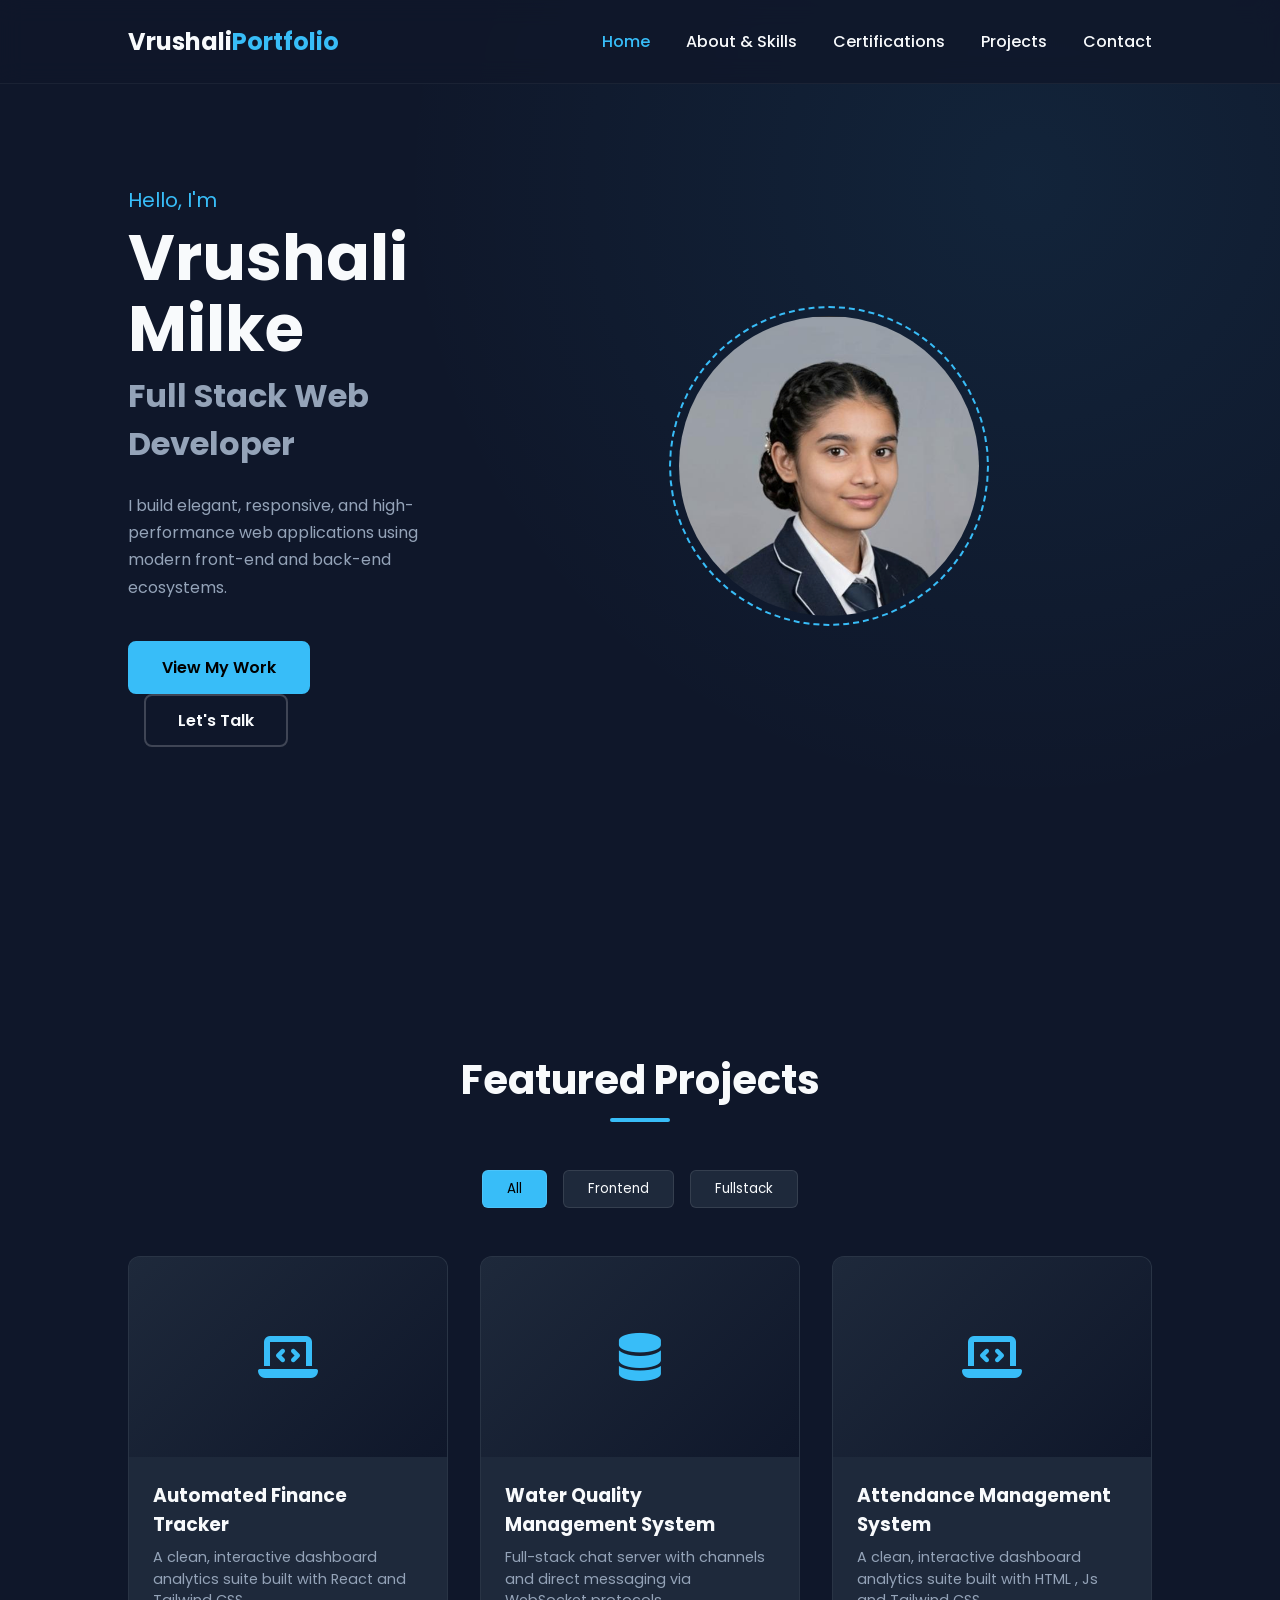
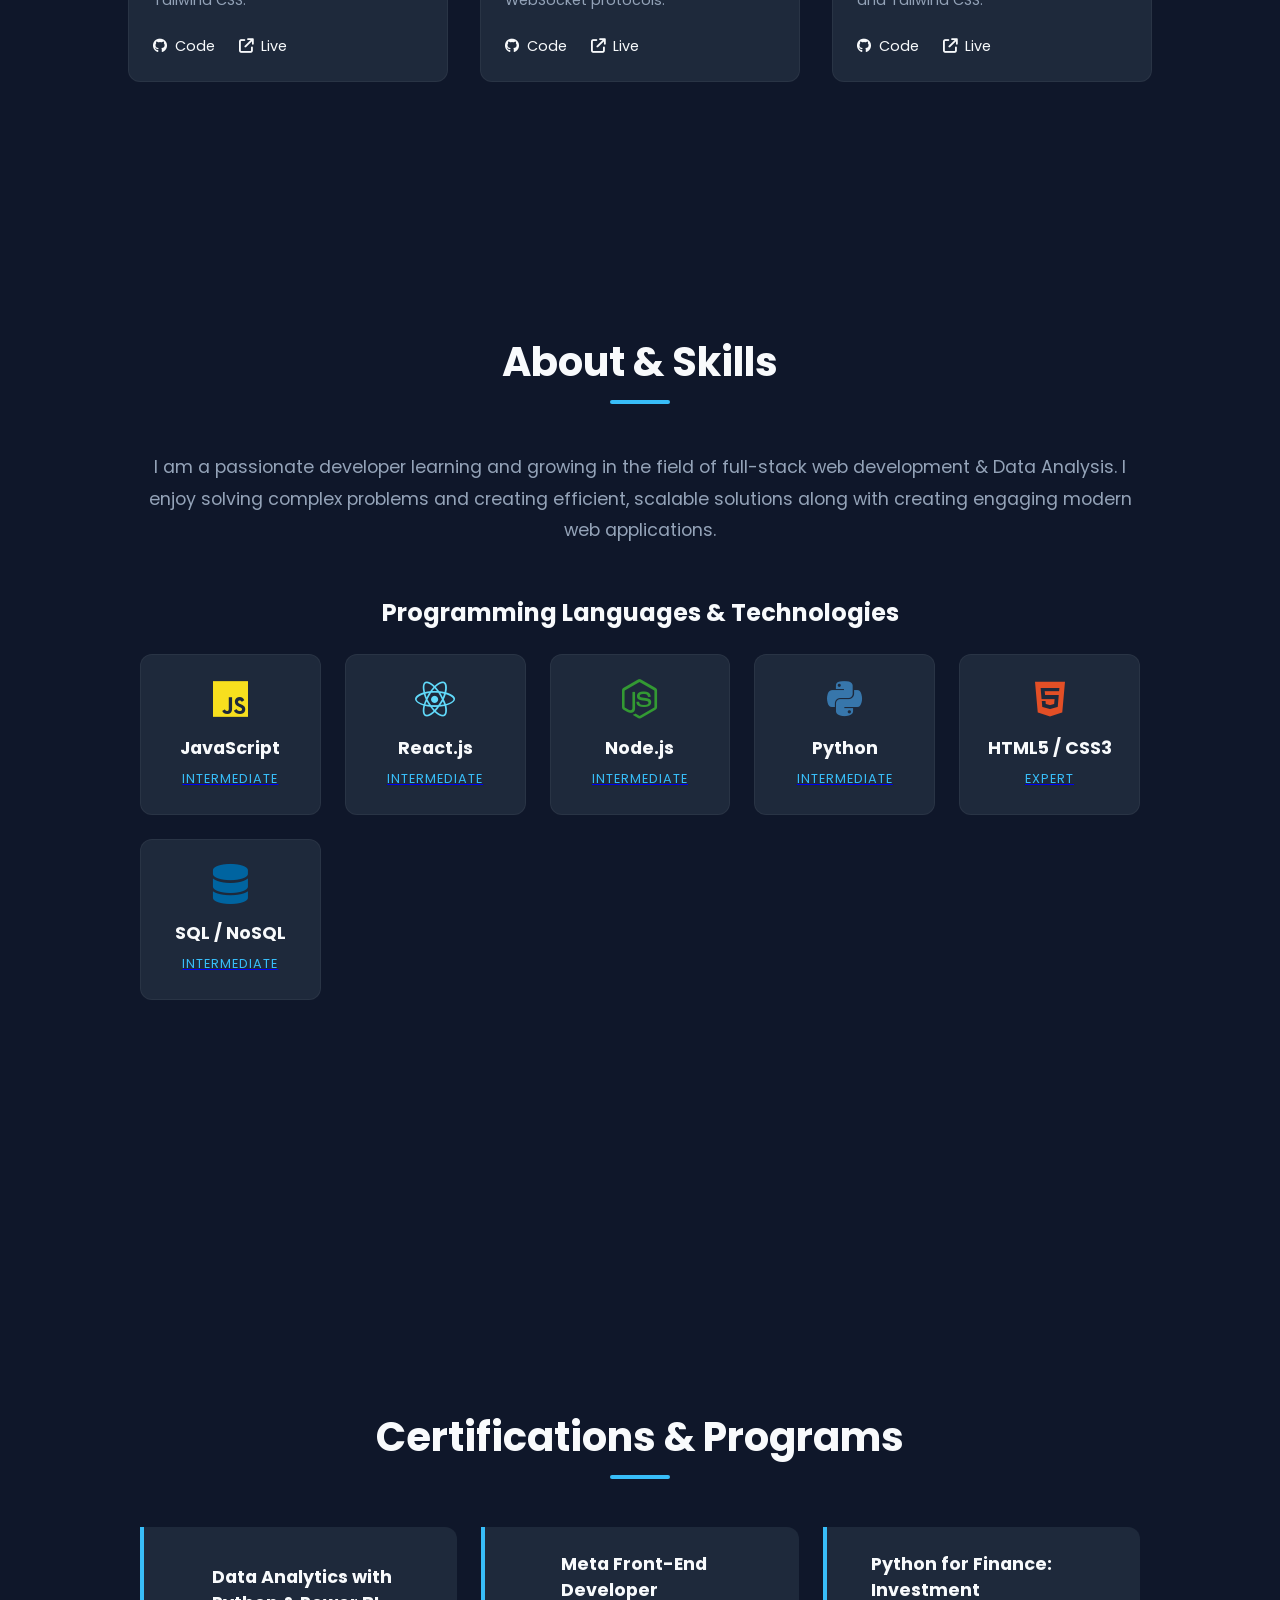
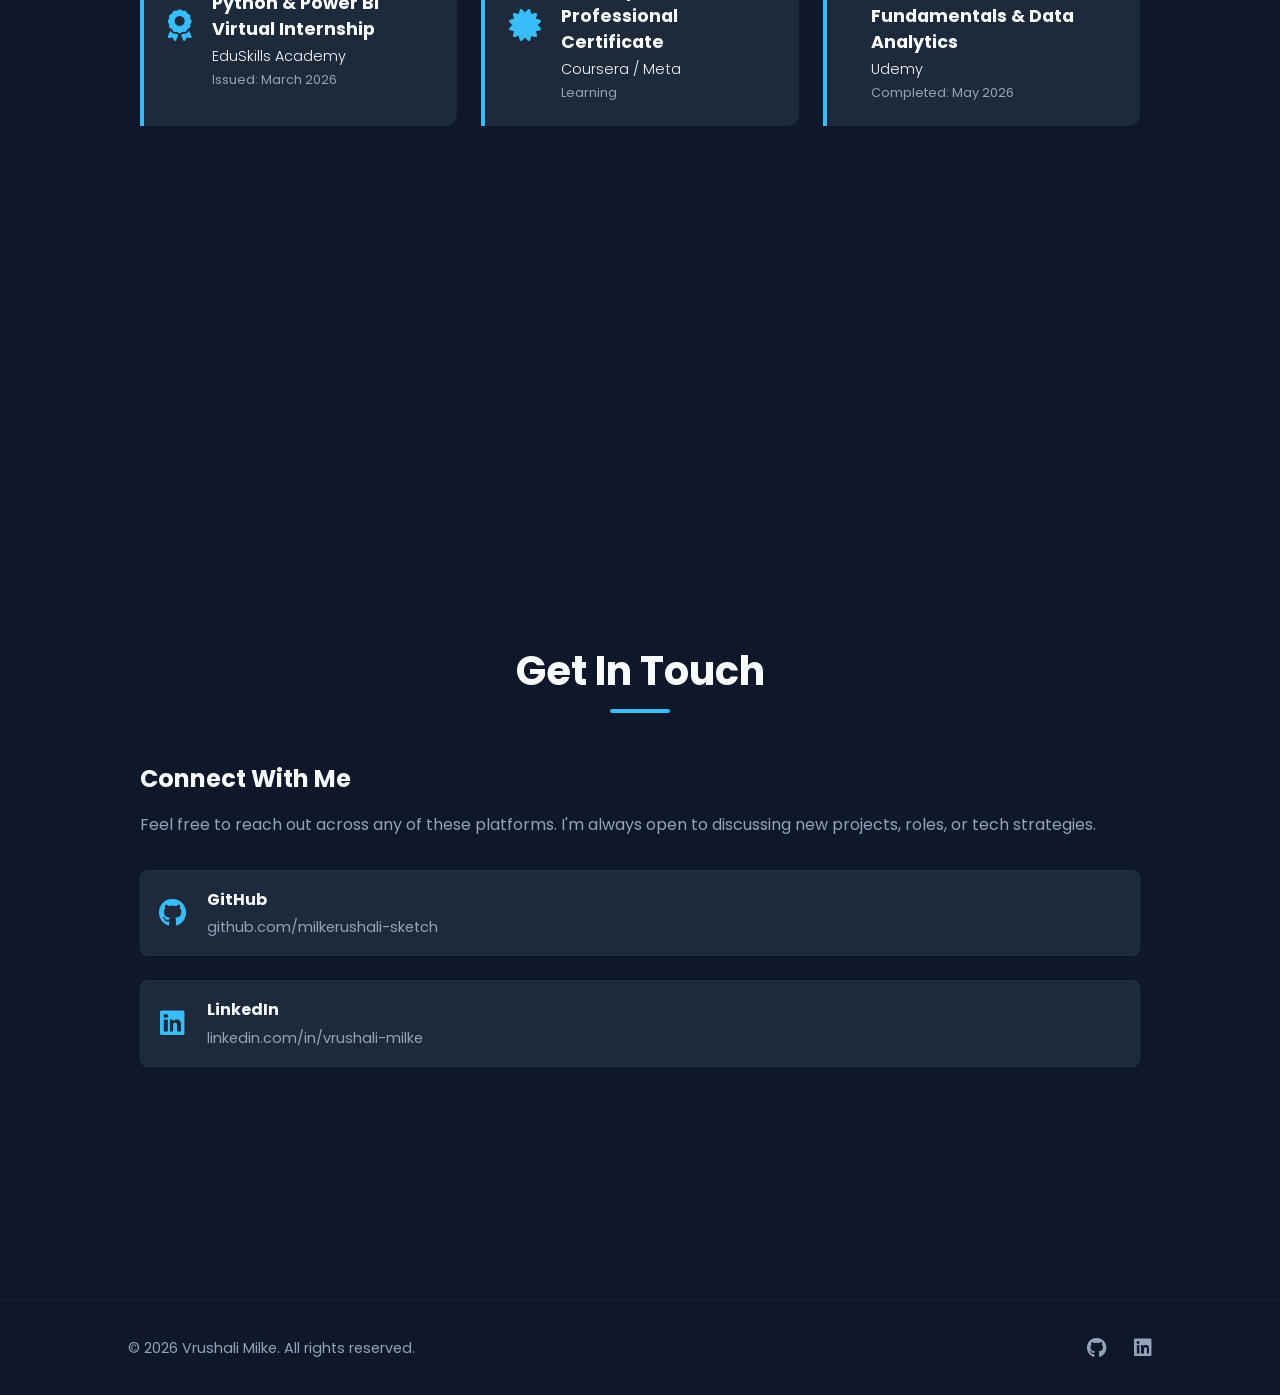
==== commit 29fb936e: "Refactor index.html and add Projects Gallery section Updated the HTML structure and added a Projects" ====
--- a/index.html
+++ b/index.html
@@ -54,6 +54,70 @@
         </div>
     </section>
 
+    <!-- Projects Gallery Section -->
+     <link rel="stylesheet" href="project_section.css">
+    <section id="projects" class="projects">
+        <div class="section-title">
+            <h2>Featured Projects</h2>
+            <div class="underline"></div>
+        </div>
+        
+        <div class="filter-buttons">
+            <button class="filter-btn active" data-filter="all">All</button>
+            <button class="filter-btn" data-filter="frontend">Frontend</button>
+            <button class="filter-btn" data-filter="fullstack">Fullstack</button>
+        </div>
+
+        <div class="projects-grid">
+            <div class="project-card" data-category="frontend">
+                <div class="project-img-placeholder">
+                    <i class="fa-solid fa-laptop-code"></i>
+                </div>
+                <div class="project-info">
+                    <h3>Automated Finance Tracker</h3>
+                    <p>A clean, interactive dashboard analytics suite built with React and Tailwind CSS.</p>
+                    <div class="project-links">
+                        <a href="#"><i class="fa-brands fa-github"></i> Code</a>
+                        <a href="#"><i class="fa-solid fa-arrow-up-right-from-square"></i> Live</a>
+                    </div>
+                </div>
+            </div>
+
+            <div class="project-card" data-category="fullstack">
+                <div class="project-img-placeholder">
+                    <i class="fa-solid fa-database"></i>
+                </div>
+                <div class="project-info">
+                    <h3>Water Quality Management System</h3>
+                    <p>Full-stack chat server with channels and direct messaging via WebSocket protocols.</p>
+                    <div class="project-links">
+                        <a href="#"><i class="fa-brands fa-github"></i> Code</a>
+                        <a href="#"><i class="fa-solid fa-arrow-up-right-from-square"></i> Live</a>
+                    </div>
+                </div>
+            </div>
+
+              <div class="projects-grid">
+            <div class="project-card" data-category="frontend">
+                <div class="project-img-placeholder">
+                    <i class="fa-solid fa-laptop-code"></i>
+                </div>
+                <div class="project-info">
+                    <h3>Attendance Management System</h3>
+                    <p>A clean, interactive dashboard analytics suite built with HTML , Js and Tailwind CSS.</p>
+                    <div class="project-links">
+                        <a href="https://github.com/milkerushali-sketch/Attendance-Management-System" target="_blank">
+                            <i class="fa-brands fa-github"></i> Code
+                        </a>
+                        <a href="https://agent-6a2987f8a8f599a82fe9--proattendance-system.netlify.app/" target="_blank">
+                            <i class="fa-solid fa-arrow-up-right-from-square"></i> Live
+                        </a>
+                    </div>
+                </div>
+            </div>
+        </div>
+    </section>
+
 
     <script src="script.js"></script>
 <!-- multiple html file connected-->
